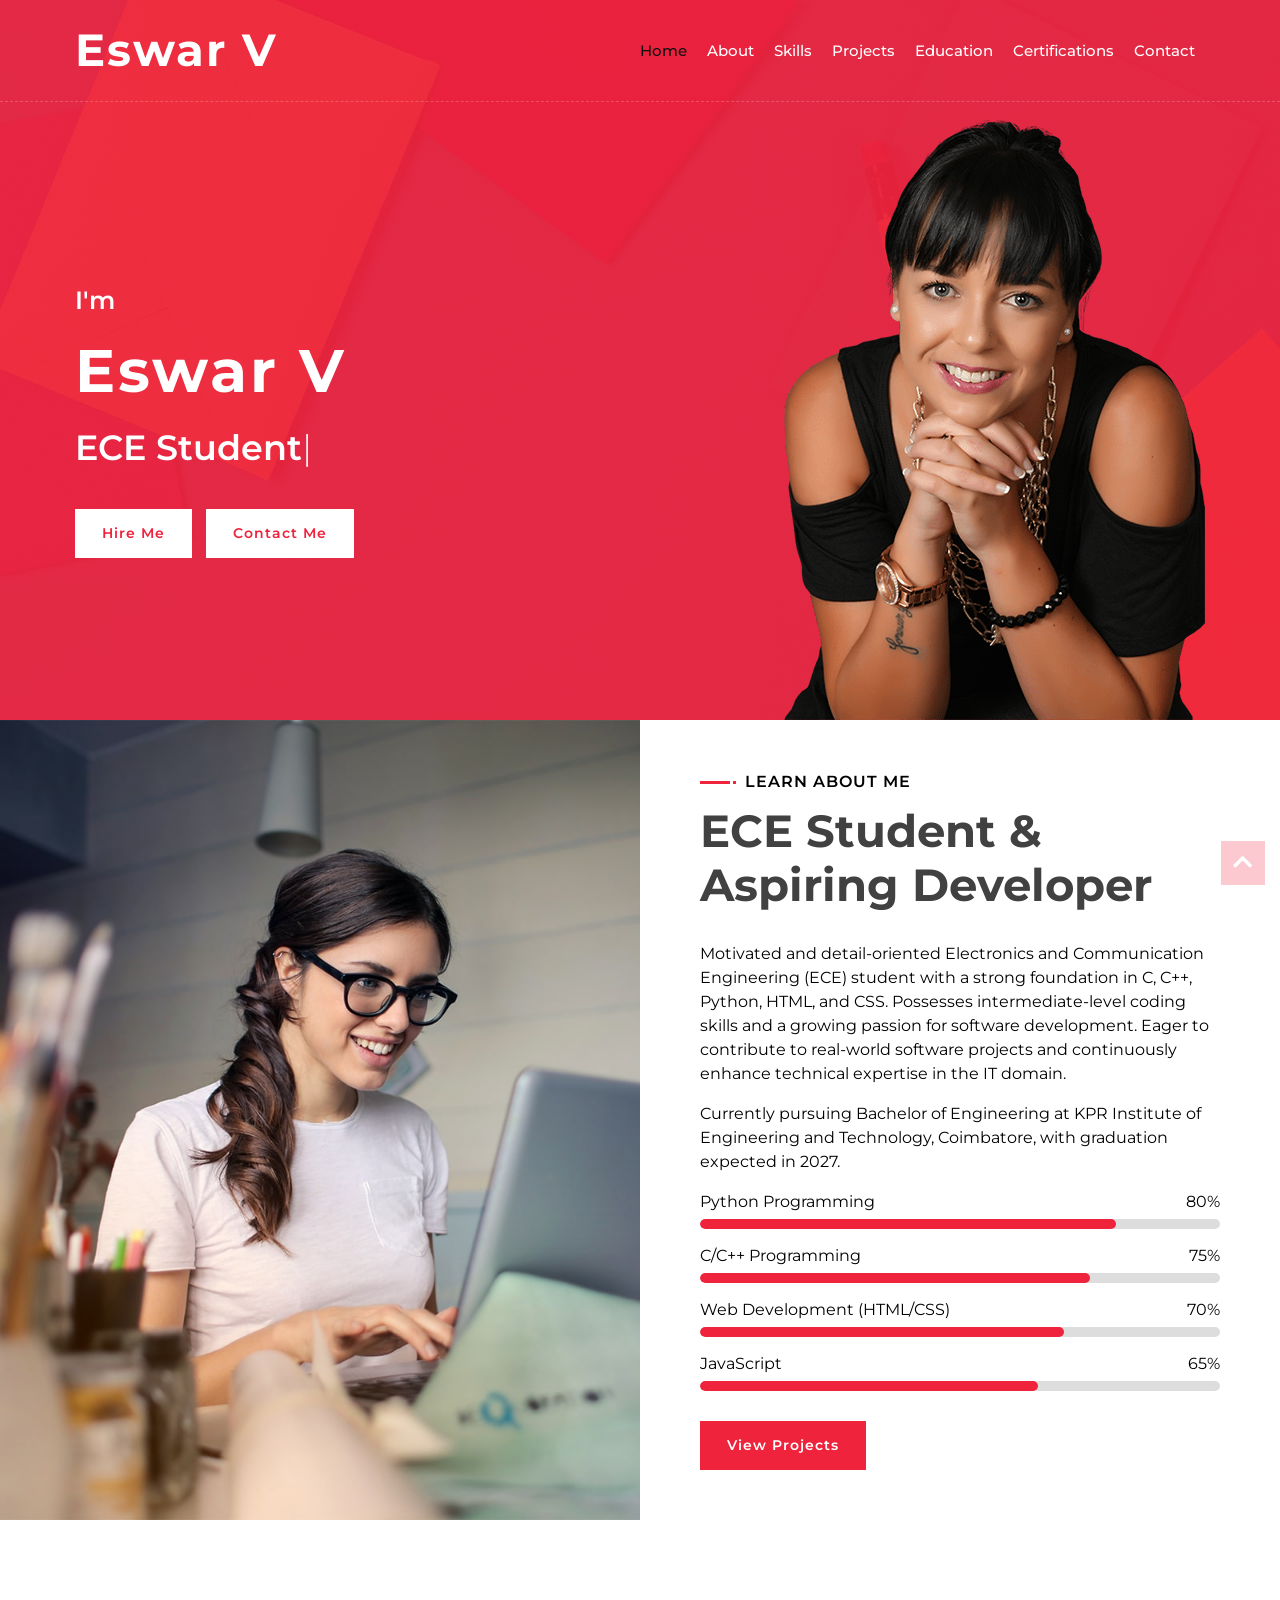
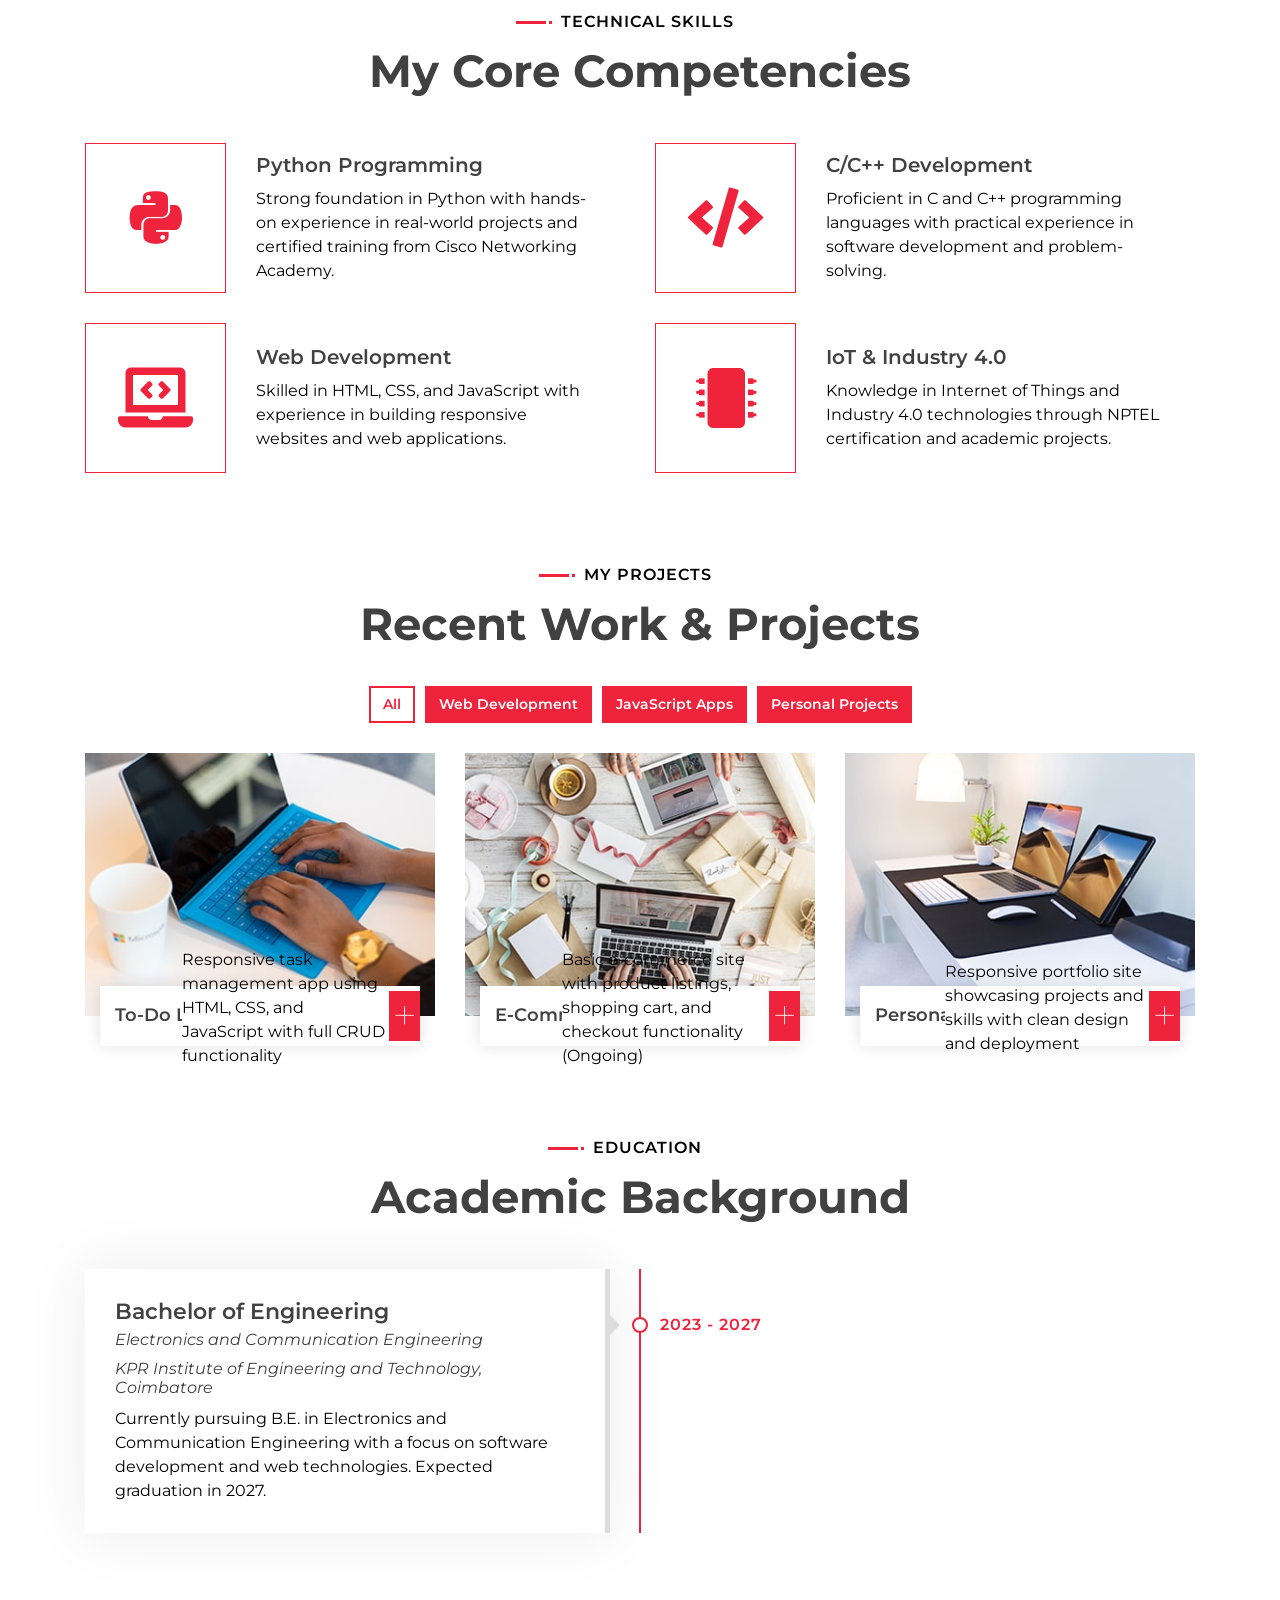
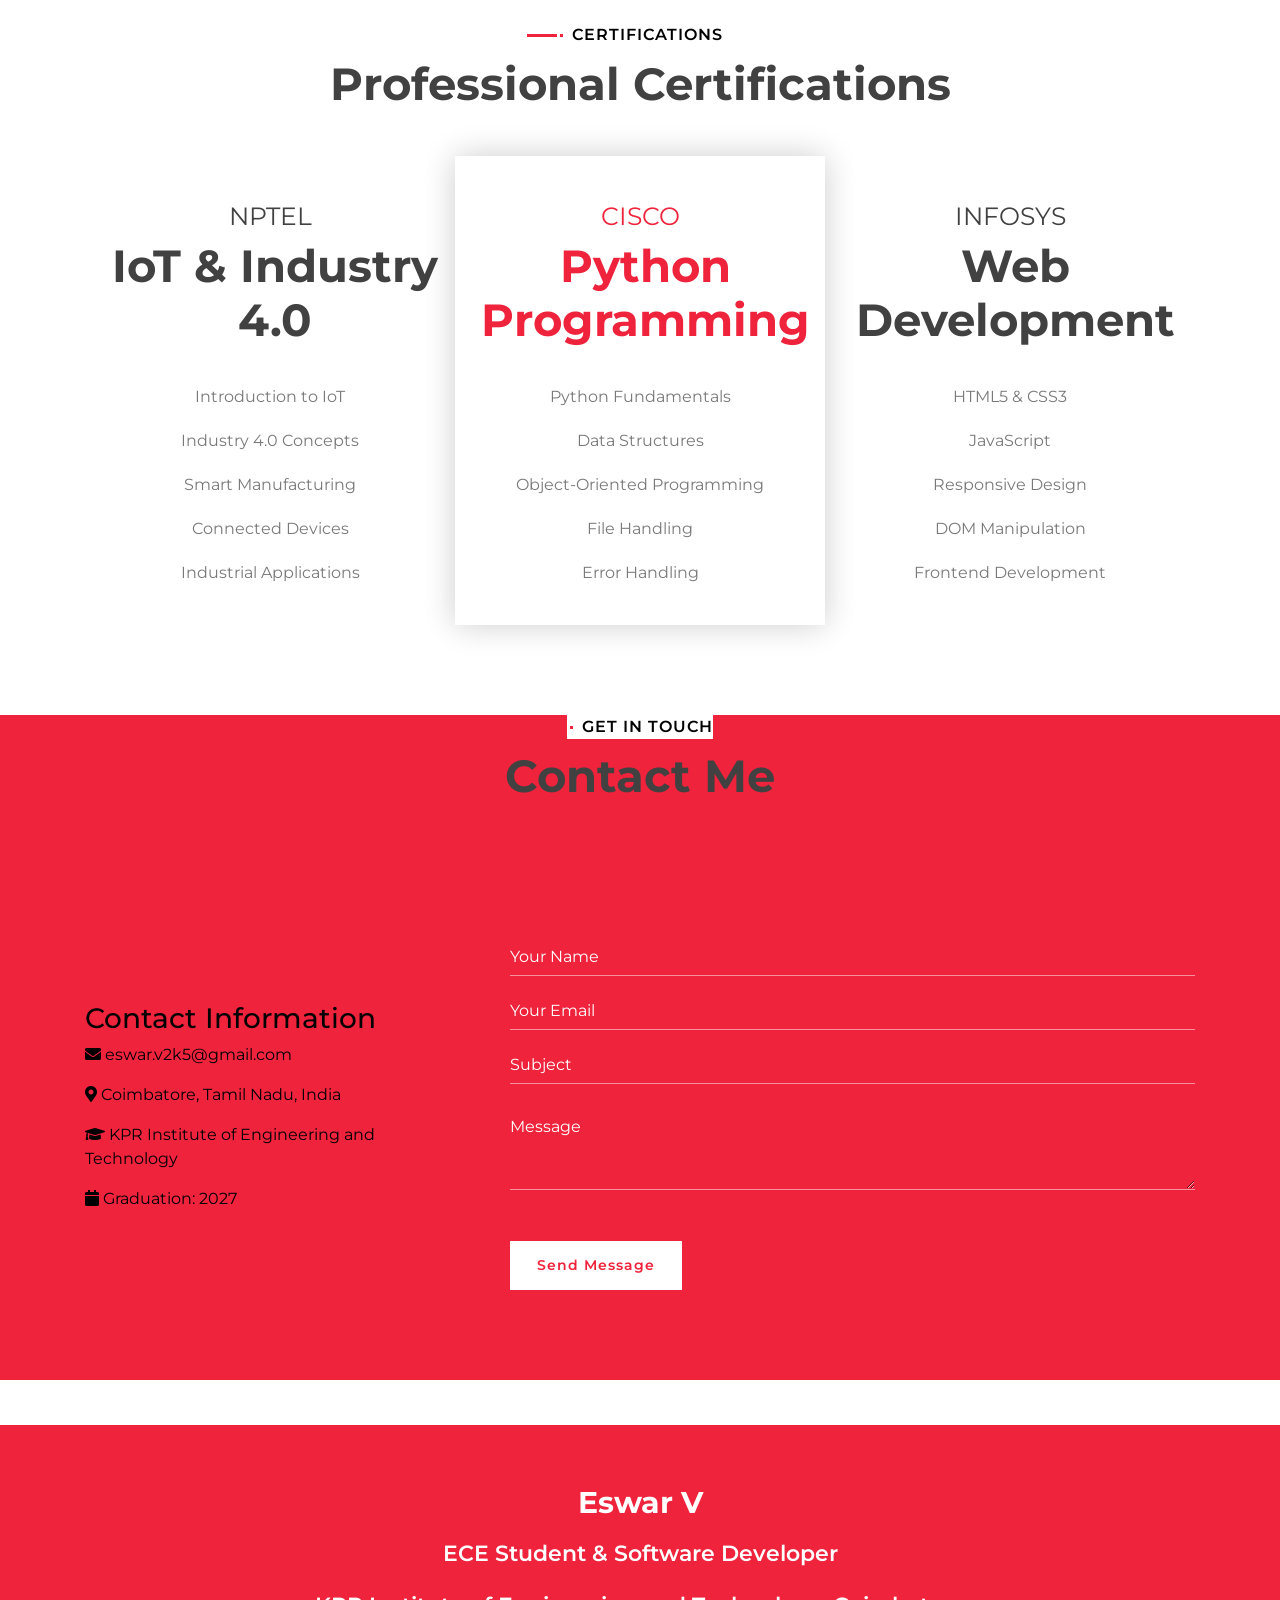
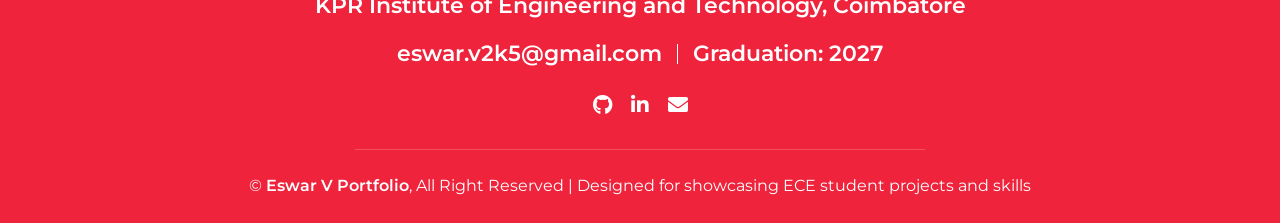
==== index.html @ 268065ca "moved files to root for gitgub pages" ====
<!DOCTYPE html>
<html lang="en">
    <head>
        <meta charset="utf-8">
        <title>Eswar V - Portfolio</title>
        <meta content="width=device-width, initial-scale=1.0" name="viewport">
        <meta content="Electronics and Communication Engineering Student" name="keywords">
        <meta content="Portfolio of Eswar V - ECE Student specializing in Software Development" name="description">

        <!-- Favicon -->
        <link href="img/favicon.ico" rel="icon">
        <!-- Google Font -->
        <link href="https://fonts.googleapis.com/css2?family=Montserrat:wght@300;400;500;600;700&display=swap" rel="stylesheet">
        <!-- CSS Libraries -->
        <link href="https://stackpath.bootstrapcdn.com/bootstrap/4.4.1/css/bootstrap.min.css" rel="stylesheet">
        <link href="https://cdnjs.cloudflare.com/ajax/libs/font-awesome/5.10.0/css/all.min.css" rel="stylesheet">
        <link href="lib/animate/animate.min.css" rel="stylesheet">
        <link href="lib/owlcarousel/assets/owl.carousel.min.css" rel="stylesheet">
        <link href="lib/lightbox/css/lightbox.min.css" rel="stylesheet">

        <!-- Template Stylesheet -->
        <link href="css/style.css" rel="stylesheet">
    </head>
    <body data-spy="scroll" data-target=".navbar" data-offset="51">
        <!-- Nav Bar Start -->
        <div class="navbar navbar-expand-lg bg-light navbar-light">
            <div class="container-fluid">
                <a href="index.html" class="navbar-brand">Eswar V</a>
                <button type="button" class="navbar-toggler" data-toggle="collapse" data-target="#navbarCollapse">
                    <span class="navbar-toggler-icon"></span>
                </button>
                <div class="collapse navbar-collapse justify-content-between" id="navbarCollapse">
                    <div class="navbar-nav ml-auto">
                        <a href="#home" class="nav-item nav-link active">Home</a>
                        <a href="#about" class="nav-item nav-link">About</a>
                        <a href="#service" class="nav-item nav-link">Skills</a>
                        <a href="#portfolio" class="nav-item nav-link">Projects</a>
                        <a href="#education" class="nav-item nav-link">Education</a>
                        <a href="#certifications" class="nav-item nav-link">Certifications</a>
                        <a href="#contact" class="nav-item nav-link">Contact</a>
                    </div>
                </div>
            </div>
        </div>
        <!-- Nav Bar End -->

        <!-- Hero Start -->
        <div class="hero" id="home">
            <div class="container-fluid">
                <div class="row align-items-center">
                    <div class="col-sm-12 col-md-6">
                        <div class="hero-content">
                            <div class="hero-text">
                                <p>I'm</p>
                                <h1>Eswar V</h1>
                                <h2></h2>
                                <div class="typed-text">ECE Student, Software Developer, Web Developer, Python Programmer</div>
                            </div>
                            <div class="hero-btn">
                                <a class="btn" href="#contact">Hire Me</a>
                                <a class="btn" href="#contact">Contact Me</a>
                            </div>
                        </div>
                    </div>
                    <div class="col-sm-12 col-md-6 d-none d-md-block">
                        <div class="hero-image">
                            <img src="img/hero.png" alt="Hero Image">
                        </div>
                    </div>
                </div>
            </div>
        </div>
        <!-- Hero End -->

        <!-- About Start -->
        <div class="about wow fadeInUp" data-wow-delay="0.1s" id="about">
            <div class="container-fluid">
                <div class="row align-items-center">
                    <div class="col-lg-6">
                        <div class="about-img">
                            <img src="img/about.jpg" alt="Image">
                        </div>
                    </div>
                    <div class="col-lg-6">
                        <div class="about-content">
                            <div class="section-header text-left">
                                <p>Learn About Me</p>
                                <h2>ECE Student & Aspiring Developer</h2>
                            </div>
                            <div class="about-text">
                                <p>
                                    Motivated and detail-oriented Electronics and Communication Engineering (ECE) student with a strong foundation in C, C++, Python, HTML, and CSS. Possesses intermediate-level coding skills and a growing passion for software development. Eager to contribute to real-world software projects and continuously enhance technical expertise in the IT domain.
                                </p>
                                <p>
                                    Currently pursuing Bachelor of Engineering at KPR Institute of Engineering and Technology, Coimbatore, with graduation expected in 2027.
                                </p>
                            </div>
                            <div class="skills">
                                <div class="skill-name">
                                    <p>Python Programming</p><p>80%</p>
                                </div>
                                <div class="progress">
                                    <div class="progress-bar" role="progressbar" aria-valuenow="80" aria-valuemin="0" aria-valuemax="100"></div>
                                </div>
                                <div class="skill-name">
                                    <p>C/C++ Programming</p><p>75%</p>
                                </div>
                                <div class="progress">
                                    <div class="progress-bar" role="progressbar" aria-valuenow="75" aria-valuemin="0" aria-valuemax="100"></div>
                                </div>
                                <div class="skill-name">
                                    <p>Web Development (HTML/CSS)</p><p>70%</p>
                                </div>
                                <div class="progress">
                                    <div class="progress-bar" role="progressbar" aria-valuenow="70" aria-valuemin="0" aria-valuemax="100"></div>
                                </div>
                                <div class="skill-name">
                                    <p>JavaScript</p><p>65%</p>
                                </div>
                                <div class="progress">
                                    <div class="progress-bar" role="progressbar" aria-valuenow="65" aria-valuemin="0" aria-valuemax="100"></div>
                                </div>
                            </div>
                            <a class="btn" href="#portfolio">View Projects</a>
                        </div>
                    </div>
                </div>
            </div>
        </div>
        <!-- About End -->
        
        <!-- Service Start -->
        <div class="service" id="service">
            <div class="container">
                <div class="section-header text-center wow zoomIn" data-wow-delay="0.1s">
                    <p>Technical Skills</p>
                    <h2>My Core Competencies</h2>
                </div>
                <div class="row">
                    <div class="col-lg-6 wow fadeInUp" data-wow-delay="0.0s">
                        <div class="service-item">
                            <div class="service-icon">
                                <i class="fab fa-python"></i>
                            </div>
                            <div class="service-text">
                                <h3>Python Programming</h3>
                                <p>
                                    Strong foundation in Python with hands-on experience in real-world projects and certified training from Cisco Networking Academy.
                                </p>
                            </div>
                        </div>
                    </div>
                    <div class="col-lg-6 wow fadeInUp" data-wow-delay="0.2s">
                        <div class="service-item">
                            <div class="service-icon">
                                <i class="fas fa-code"></i>
                            </div>
                            <div class="service-text">
                                <h3>C/C++ Development</h3>
                                <p>
                                    Proficient in C and C++ programming languages with practical experience in software development and problem-solving.
                                </p>
                            </div>
                        </div>
                    </div>
                    <div class="col-lg-6 wow fadeInUp" data-wow-delay="0.4s">
                        <div class="service-item">
                            <div class="service-icon">
                                <i class="fas fa-laptop-code"></i>
                            </div>
                            <div class="service-text">
                                <h3>Web Development</h3>
                                <p>
                                    Skilled in HTML, CSS, and JavaScript with experience in building responsive websites and web applications.
                                </p>
                            </div>
                        </div>
                    </div>
                    <div class="col-lg-6 wow fadeInUp" data-wow-delay="0.6s">
                        <div class="service-item">
                            <div class="service-icon">
                                <i class="fas fa-microchip"></i>
                            </div>
                            <div class="service-text">
                                <h3>IoT & Industry 4.0</h3>
                                <p>
                                    Knowledge in Internet of Things and Industry 4.0 technologies through NPTEL certification and academic projects.
                                </p>
                            </div>
                        </div>
                    </div>
                </div>
            </div>
        </div>
        <!-- Service End -->

        <!-- Portfolio Start -->
        <div class="portfolio" id="portfolio">
            <div class="container">
                <div class="section-header text-center wow zoomIn" data-wow-delay="0.1s">
                    <p>My Projects</p>
                    <h2>Recent Work & Projects</h2>
                </div>
                <div class="row">
                    <div class="col-12">
                        <ul id="portfolio-filter">
                            <li data-filter="*" class="filter-active">All</li>
                            <li data-filter=".filter-1">Web Development</li>
                            <li data-filter=".filter-2">JavaScript Apps</li>
                            <li data-filter=".filter-3">Personal Projects</li>
                        </ul>
                    </div>
                </div>
                <div class="row portfolio-container">
                    <div class="col-lg-4 col-md-6 col-sm-12 portfolio-item filter-2 wow fadeInUp" data-wow-delay="0.0s">
                        <div class="portfolio-wrap">
                            <div class="portfolio-img">
                                <img src="img/portfolio-1.jpg" alt="Image">
                            </div>
                            <div class="portfolio-text">
                                <h3>To-Do List Application</h3>
                                <p>Responsive task management app using HTML, CSS, and JavaScript with full CRUD functionality</p>
                                <a class="btn" href="img/portfolio-1.jpg" data-lightbox="portfolio">+</a>
                            </div>
                        </div>
                    </div>
                    <div class="col-lg-4 col-md-6 col-sm-12 portfolio-item filter-1 wow fadeInUp" data-wow-delay="0.2s">
                        <div class="portfolio-wrap">
                            <div class="portfolio-img">
                                <img src="img/portfolio-2.jpg" alt="Image">
                            </div>
                            <div class="portfolio-text">
                                <h3>E-Commerce Website</h3>
                                <p>Basic e-commerce site with product listings, shopping cart, and checkout functionality (Ongoing)</p>
                                <a class="btn" href="img/portfolio-2.jpg" data-lightbox="portfolio">+</a>
                            </div>
                        </div>
                    </div>
                    <div class="col-lg-4 col-md-6 col-sm-12 portfolio-item filter-3 wow fadeInUp" data-wow-delay="0.4s">
                        <div class="portfolio-wrap">
                            <div class="portfolio-img">
                                <img src="img/portfolio-3.jpg" alt="Image">
                            </div>
                            <div class="portfolio-text">
                                <h3>Personal Portfolio Website</h3>
                                <p>Responsive portfolio site showcasing projects and skills with clean design and deployment</p>
                                <a class="btn" href="img/portfolio-3.jpg" data-lightbox="portfolio">+</a>
                            </div>
                        </div>
                    </div>
                </div>
            </div>
        </div>
        <!-- Portfolio End -->

        <!-- Education Start -->
        <div class="experience" id="education">
            <div class="container">
                <header class="section-header text-center wow zoomIn" data-wow-delay="0.1s">
                    <p>Education</p>
                    <h2>Academic Background</h2>
                </header>
                <div class="timeline">
                    <div class="timeline-item left wow slideInLeft" data-wow-delay="0.1s">
                        <div class="timeline-text">
                            <div class="timeline-date">2023 - 2027</div>
                            <h2>Bachelor of Engineering</h2>
                            <h4>Electronics and Communication Engineering</h4>
                            <h4>KPR Institute of Engineering and Technology, Coimbatore</h4>
                            <p>
                                Currently pursuing B.E. in Electronics and Communication Engineering with a focus on software development and web technologies. Expected graduation in 2027.
                            </p>
                        </div>
                    </div>
                </div>
            </div>
        </div>
        <!-- Education End -->

        <!-- Certifications Start -->
        <div class="price" id="certifications">
            <div class="container">
                <div class="section-header text-center wow zoomIn" data-wow-delay="0.1s">
                    <p>Certifications</p>
                    <h2>Professional Certifications</h2>
                </div>
                <div class="row">
                    <div class="col-md-4 wow fadeInUp" data-wow-delay="0.0s">
                        <div class="price-item">
                            <div class="price-header">
                                <div class="price-title">
                                    <h2>NPTEL</h2>
                                </div>
                                <div class="price-prices">
                                    <h2>IoT & Industry 4.0</h2>
                                </div>
                            </div>
                            <div class="price-body">
                                <div class="price-description">
                                    <ul>
                                        <li>Introduction to IoT</li>
                                        <li>Industry 4.0 Concepts</li>
                                        <li>Smart Manufacturing</li>
                                        <li>Connected Devices</li>
                                        <li>Industrial Applications</li>
                                    </ul>
                                </div>
                            </div>
                        </div>
                    </div>
                    <div class="col-md-4 wow fadeInUp" data-wow-delay="0.2s">
                        <div class="price-item featured-item">
                            <div class="price-header">
                                <div class="price-title">
                                    <h2>Cisco</h2>
                                </div>
                                <div class="price-prices">
                                    <h2>Python Programming</h2>
                                </div>
                            </div>
                            <div class="price-body">
                                <div class="price-description">
                                    <ul>
                                        <li>Python Fundamentals</li>
                                        <li>Data Structures</li>
                                        <li>Object-Oriented Programming</li>
                                        <li>File Handling</li>
                                        <li>Error Handling</li>
                                    </ul>
                                </div>
                            </div>
                        </div>
                    </div>
                    <div class="col-md-4 wow fadeInUp" data-wow-delay="0.4s">
                        <div class="price-item">
                            <div class="price-header">
                                <div class="price-title">
                                    <h2>Infosys</h2>
                                </div>
                                <div class="price-prices">
                                    <h2>Web Development</h2>
                                </div>
                            </div>
                            <div class="price-body">
                                <div class="price-description">
                                    <ul>
                                        <li>HTML5 & CSS3</li>
                                        <li>JavaScript</li>
                                        <li>Responsive Design</li>
                                        <li>DOM Manipulation</li>
                                        <li>Frontend Development</li>
                                    </ul>
                                </div>
                            </div>
                        </div>
                    </div>
                </div>
            </div>
        </div>
        <!-- Certifications End -->

        <!-- Contact Start -->
        <div class="contact wow fadeInUp" data-wow-delay="0.1s" id="contact">
            <div class="container-fluid">
                <div class="container">
                    <div class="section-header text-center">
                        <p>Get In Touch</p>
                        <h2>Contact Me</h2>
                    </div>
                    <div class="row align-items-center">
                        <div class="col-md-4">
                            <div class="contact-info">
                                <h3>Contact Information</h3>
                                <p><i class="fas fa-envelope"></i> eswar.v2k5@gmail.com</p>
                                <p><i class="fas fa-map-marker-alt"></i> Coimbatore, Tamil Nadu, India</p>
                                <p><i class="fas fa-graduation-cap"></i> KPR Institute of Engineering and Technology</p>
                                <p><i class="fas fa-calendar"></i> Graduation: 2027</p>
                            </div>
                        </div>
                        <div class="col-md-8">
                            <div class="contact-form">
                                <div id="success"></div>
                                <form name="sentMessage" id="contactForm" novalidate="novalidate">
                                    <div class="control-group">
                                        <input type="text" class="form-control" id="name" placeholder="Your Name" required="required" data-validation-required-message="Please enter your name" />
                                        <p class="help-block"></p>
                                    </div>
                                    <div class="control-group">
                                        <input type="email" class="form-control" id="email" placeholder="Your Email" required="required" data-validation-required-message="Please enter your email" />
                                        <p class="help-block"></p>
                                    </div>
                                    <div class="control-group">
                                        <input type="text" class="form-control" id="subject" placeholder="Subject" required="required" data-validation-required-message="Please enter a subject" />
                                        <p class="help-block"></p>
                                    </div>
                                    <div class="control-group">
                                        <textarea class="form-control" id="message" placeholder="Message" required="required" data-validation-required-message="Please enter your message"></textarea>
                                        <p class="help-block"></p>
                                    </div>
                                    <div>
                                        <button class="btn" type="submit" id="sendMessageButton">Send Message</button>
                                    </div>
                                </form>
                            </div>
                        </div>
                    </div>
                </div>
            </div>
        </div>
        <!-- Contact End -->

        <!-- Footer Start -->
        <div class="footer wow fadeIn" data-wow-delay="0.3s">
            <div class="container-fluid">
                <div class="container">
                    <div class="footer-info">
                        <h2>Eswar V</h2>
                        <h3>ECE Student & Software Developer</h3>
                        <h3>KPR Institute of Engineering and Technology, Coimbatore</h3>
                        <div class="footer-menu">
                            <p>eswar.v2k5@gmail.com</p>
                            <p>Graduation: 2027</p>
                        </div>
                        <div class="footer-social">
                            <a href="https://github.com/eswar0113" target="_blank"><i class="fab fa-github"></i></a>
                            <a href="www.linkedin.com/in/eswar13" target="_blank"><i class="fab fa-linkedin-in"></i></a>
                            <a href="mailto:eswar.v2k5@gmail.com"><i class="fas fa-envelope"></i></a>
                        </div>
                    </div>
                </div>
                <div class="container copyright">
                    <p>&copy; <a href="#">Eswar V Portfolio</a>, All Right Reserved | 
                    Designed for showcasing ECE student projects and skills</p>
                </div>
            </div>
        </div>
        <!-- Footer End -->
        
        <!-- Back to top button -->
        <a href="#" class="btn back-to-top"><i class="fa fa-chevron-up"></i></a>
        
        <!-- Pre Loader -->
        <div id="loader" class="show">
            <div class="loader"></div>
        </div>

        <!-- JavaScript Libraries -->
        <script src="https://code.jquery.com/jquery-3.4.1.min.js"></script>
        <script src="https://stackpath.bootstrapcdn.com/bootstrap/4.4.1/js/bootstrap.bundle.min.js"></script>
        <script src="lib/easing/easing.min.js"></script>
        <script src="lib/wow/wow.min.js"></script>
        <script src="lib/waypoints/waypoints.min.js"></script>
        <script src="lib/typed/typed.min.js"></script>
        <script src="lib/owlcarousel/owl.carousel.min.js"></script>
        <script src="lib/isotope/isotope.pkgd.min.js"></script>
        <script src="lib/lightbox/js/lightbox.min.js"></script>
        
        <!-- Contact Javascript File -->
        <script src="mail/jqBootstrapValidation.min.js"></script>
        <script src="mail/contact.js"></script>

        <!-- Template Javascript -->
        <script src="js/main.js"></script>
    </body>
</html>
---- css/style.css ----
/*******************************/
/********* General CSS *********/
/*******************************/
body {
    color: #797979;
    background: #ffffff;
    font-family: 'Montserrat', sans-serif;
}

h1,
h2, 
h3, 
h4,
h5, 
h6 {
    color: #414141;
}

a {
    color: #313131;
    transition: .3s;
}

a:hover,
a:active,
a:focus {
    color: #EF233C;
    outline: none;
    text-decoration: none;
}

.btn:focus,
.form-control:focus {
    box-shadow: none;
}

.container-fluid {
    max-width: 1366px;
}

.btn {
    padding: 12px 25px;
    font-size: 14px;
    font-weight: 600;
    letter-spacing: 1px;
    color: #ffffff;
    background: #EF233C;
    border: 2px solid transparent;
    border-radius: 0;
    box-shadow: inset 0 0 0 50px #EF233C;
    transition: ease-out 0.3s;
    -webkit-transition: ease-out 0.3s;
    -moz-transition: ease-out 0.3s;
}

.btn:hover {
    color: #EF233C;
    background: transparent;
    box-shadow: inset 0 0 0 0 #EF233C;
    border-color: #EF233C;
}

#loader {
    position: fixed;
    top: 0;
    right: 0;
    bottom: 0;
    left: 0;
    display: flex;
    align-items: center;
    justify-content: center;
    background: #ffffff;
    opacity: 0;
    visibility: hidden;
    -webkit-transition: opacity .3s ease-out, visibility 0s linear .3s;
    -o-transition: opacity .3s ease-out, visibility 0s linear .3s;
    transition: opacity .3s ease-out, visibility 0s linear .3s;
    z-index: 999;
}

#loader.show {
    -webkit-transition: opacity .6s ease-out, visibility 0s linear 0s;
    -o-transition: opacity .6s ease-out, visibility 0s linear 0s;
    transition: opacity .6s ease-out, visibility 0s linear 0s;
    visibility: visible;
    opacity: 1;
}

#loader .loader {
    position: relative;
    width: 45px;
    height: 45px;
    border: 5px solid #dddddd;
    border-top: 5px solid #EF233C;
    border-radius: 50%;
    -webkit-animation: spin 2s linear infinite;
    animation: spin 2s linear infinite;
}

@-webkit-keyframes spin {
    0% { -webkit-transform: rotate(0deg); }
    100% { -webkit-transform: rotate(360deg); }
}

@keyframes spin {
    0% { transform: rotate(0deg); }
    100% { transform: rotate(360deg); }
}

.back-to-top {
    position: fixed;
    display: none;
    width: 44px;
    height: 44px;
    padding: 8px 0;
    text-align: center;
    line-height: 1;
    font-size: 22px;
    right: 15px;
    bottom: 15px;
    z-index: 9;
}

.back-to-top i {
    color: #ffffff;
}

.back-to-top:hover i {
    color: #414141;
}


/**********************************/
/*********** Nav Bar CSS **********/
/**********************************/
.navbar {
    position: relative;
    transition: .5s;
    z-index: 999;
}

.navbar.nav-sticky {
    position: fixed;
    top: 0;
    width: 100%;
    box-shadow: 0 2px 5px rgba(0, 0, 0, .3);
}

.navbar .navbar-brand {
    margin: 0;
    font-size: 45px;
    line-height: 0px;
    font-weight: 700;
    letter-spacing: 2px;
    transition: .5s;
    
}

.navbar .navbar-brand img {
    max-width: 100%;
    max-height: 40px;
}

.navbar .dropdown-menu {
    margin-top: 0;
    border: 0;
    border-radius: 0;
    background: #f8f9fa;
}

@media (min-width: 992px) {
    .navbar {
        position: absolute;
        width: 100%;
        padding: 30px 60px;
        background: transparent !important;
        border-bottom: 1px dashed rgba(256, 256, 256, .2);
        z-index: 9;
    }
    
    .navbar.nav-sticky {
        padding: 10px 60px;
        background: #ffffff !important;
    }
    
    .navbar .navbar-brand {
        color: #ffffff;
    }
    
    .navbar.nav-sticky .navbar-brand {
        color: #EF233C;
    }

    .navbar-light .navbar-nav .nav-link,
    .navbar-light .navbar-nav .nav-link:focus {
        padding: 10px 10px 8px 10px;
        color: #ffffff;
        font-size: 15px;
        font-weight: 500;
    }
    
    .navbar-light.nav-sticky .navbar-nav .nav-link,
    .navbar-light.nav-sticky .navbar-nav .nav-link:focus {
        color: #414141;
    }

    .navbar-light .navbar-nav .nav-link:hover,
    .navbar-light .navbar-nav .nav-link.active {
        color: #111111;
    }
    
    .navbar-light.nav-sticky .navbar-nav .nav-link:hover,
    .navbar-light.nav-sticky .navbar-nav .nav-link.active {
        color: #EF233C;
    }
}

@media (max-width: 991.98px) {   
    .navbar {
        padding: 15px;
        background: #ffffff !important;
    }
    
    .navbar .navbar-brand {
        color: #EF233C;
    }
    
    .navbar .navbar-nav {
        margin-top: 15px;
    }
    
    .navbar a.nav-link {
        padding: 5px;
    }
    
    .navbar .dropdown-menu {
        box-shadow: none;
    }
}


/*******************************/
/********** Hero CSS ***********/
/*******************************/
.hero {
    position: relative;
    width: 100%;
    margin-bottom: 45px;
    padding: 120px 0 0 0;
    overflow: hidden;
    background: linear-gradient(rgba(239, 35, 60, .95), rgba(239, 35, 60, .95)), url(../img/hero-bg.jpg);
    background-position: center;
    background-repeat: no-repeat;
    background-size: cover;
}

.hero .container-fluid {
    padding: 0;
}

.hero .hero-image {
    position: relative;
    text-align: right;
    padding-right: 75px;
}

.hero .hero-image img {
    max-width: 80%;
    max-height: 80%;
}

.hero .hero-content {
    position: relative;
    padding-left: 75px;
    display: flex;
    align-items: flex-start;
    justify-content: center;
    flex-direction: column;
}

.hero .hero-text p {
    color: #ffffff;
    font-size: 25px;
    font-weight: 600;
    margin-bottom: 15px;
}

.hero .hero-text h1 {
    color: #ffffff;
    font-size: 60px;
    font-weight: 700;
    letter-spacing: 3px;
    margin-bottom: 15px;
}

.hero .hero-text h2 {
    display: inline-block;
    margin: 0;
    height: 35px;
    color: #ffffff;
    font-size: 35px;
    font-weight: 600;
}

.hero .hero-text .typed-text {
    display: none;
}

.hero .hero-text .typed-cursor {
    font-size: 35px;
    font-weight: 300;
    color: #ffffff;
}

.hero .hero-btn .btn {
    margin-top: 35px;
    color: #EF233C;
    background: #ffffff;
    box-shadow: inset 0 0 0 50px #ffffff;
}

.hero .hero-btn .btn:hover {
    color: #ffffff;
    background: transparent;
    box-shadow: inset 0 0 0 0 #ffffff;
    border-color: #ffffff;
}

.hero .hero-btn .btn:first-child {
    margin-right: 10px;
}

@media (max-width: 991.98px) {
    .hero {
        padding-top: 60px;
    }
    
    .hero .hero-content {
        padding: 0 15px;
    }
    
    .hero .hero-text p {
        font-size: 20px;
    }
    
    .hero .hero-text h1 {
        font-size: 45px;
    }
    
    .hero .hero-text h2 {
        font-size: 25px;
        height: 25px;
    }
    
    .hero .hero-btn .btn {
        padding: 12px 30px;
        letter-spacing: 1px;
    }
}

@media (max-width: 767.98px) {
    .hero {
        padding-top: 60px;
        padding-bottom: 60px;
    }
    
    .hero,
    .hero .hero-text,
    .hero .hero-btn {
        width: 100%;
        text-align: center;
    }
    
    .hero .hero-text p {
        font-size: 18px;
    }
    
    .hero .hero-text h1 {
        font-size: 35px;
    }
    
    .hero .hero-text h2 {
        font-size: 22px;
        height: 22px;
    }
    
    .hero .hero-btn .btn {
        padding: 10px 15px;
        letter-spacing: 1px;
    }
}

@media (max-width: 575.98px) {
    .hero .hero-text p {
        font-size: 16px;
    }
    
    .hero .hero-text h1 {
        font-size: 30px;
    }
    
    .hero .hero-text h2 {
        font-size: 18px;
        height: 18px;
    }
    
    .hero .hero-btn .btn {
        padding: 8px 10px;
        letter-spacing: 0;
    }
}


/*******************************/
/******* Section Header ********/
/*******************************/
.section-header {
    position: relative;
    margin-bottom: 45px;
}

.section-header p {
    display: inline-block;
    margin: 0 30px;
    margin-bottom: 10px;
    padding-left: 15px;
    position: relative;
    font-size: 16px;
    font-weight: 600;
    letter-spacing: 1px;
    text-transform: uppercase;
    background: #ffffff;
}

.section-header p::before {
    position: absolute;
    content: "";
    height: 3px;
    top: 11px;
    right: 0;
    left: -30px;
    background: #EF233C;
    z-index: -1;
}

.section-header p::after {
    position: absolute;
    content: "";
    width: 3px;
    height: 3px;
    top: 11px;
    left: 3px;
    background: #EF233C;
    z-index: 1;
}

.section-header h2 {
    margin: 0;
    position: relative;
    font-size: 45px;
    font-weight: 700;
}

@media (max-width: 767.98px) {
    .section-header h2 {
        font-size: 30px;
    }
}


/*******************************/
/********** About CSS **********/
/*******************************/
.about {
    position: relative;
    width: 100%;
    margin: -45px 0 45px 0;
}

.about .col-lg-6 {
    padding: 0;
}

.about .section-header {
    margin-bottom: 30px;
}

.about .about-img {
    position: relative;
    height: 100%;
}

.about .about-img img {
    position: relative;
    width: 100%;
    height: 100%;
    object-fit: cover;
}

.about .about-content {
    padding: 0 60px;
}

.about .about-text p {
    font-size: 16px;
}

.about .skills {
    margin-bottom: 30px;
}

.about .skill-name {
    margin-top: 15px;
}

.about .skill-name p {
    display: inline-block;
    margin-bottom: 5px;
    font-size: 16px;
    font-weight: 400;
}

.about .skill-name p:last-child {
    float: right;
}

.about .progress {
    height: 10px;
    border-radius: 10px;
    background: #dddddd;
}

.about .progress .progress-bar {
    width: 0px;
    background: #EF233C;
    border-radius: 10px;
    transition: 2s;
}

.about .about-text a.btn {
    margin-top: 15px;
}

@media (max-width: 991.98px) {
    .about .about-content {
        padding: 45px 15px 0 15px;
    }
}


/*******************************/
/******* Experience CSS ********/
/*******************************/
.experience {
    position: relative;
    padding: 45px 0 15px 0;
}

.experience .timeline {
    position: relative;
    width: 100%;
}

.experience .timeline::after {
    content: '';
    position: absolute;
    width: 2px;
    background: #EF233C;
    top: 0;
    bottom: 0;
    left: 50%;
    margin-left: -1px;
}

.experience .timeline .timeline-item {
    position: relative;
    background: inherit;
    width: 50%;
    margin-bottom: 30px;
}

.experience .timeline .timeline-item.left {
    left: 0;
    padding-right: 30px;
}

.experience .timeline .timeline-item.right {
    left: 50%;
    padding-left: 30px;
}

.experience .timeline .timeline-item::after {
    content: '';
    position: absolute;
    width: 16px;
    height: 16px;
    top: 48px;
    right: -8px;
    background: #ffffff;
    border: 2px solid #EF233C;
    border-radius: 16px;
    z-index: 1;
}

.experience .timeline .timeline-item.right::after {
    left: -8px;
}

.experience .timeline .timeline-item::before {
  content: '';
  position: absolute;
  width: 0;
  height: 0;
  top: 46px;
  right: 10px;
  z-index: 1;
  border: 10px solid;
  border-color: transparent transparent transparent #dddddd;
}

.experience .timeline .timeline-item.right::before {
  left: 10px;
  border-color: transparent #dddddd transparent transparent;
}

.experience .timeline .timeline-date {
    position: absolute;
    width: 100%;
    top: 44px;
    font-size: 16px;
    font-weight: 600;
    color: #EF233C;
    text-transform: uppercase;
    letter-spacing: 1px;
    z-index: 1;
}

.experience .timeline .timeline-item.left .timeline-date {
    text-align: left;
    left: calc(100% + 55px);
}

.experience .timeline .timeline-item.right .timeline-date {
    text-align: right;
    right: calc(100% + 55px);
}

.experience .timeline .timeline-text {
    padding: 30px;
    background: #ffffff;
    position: relative;
    border-right: 5px solid #dddddd;
    box-shadow: 0 0 60px rgba(0, 0, 0, .08);
}

.experience .timeline .timeline-item.right .timeline-text {
    border-right: none;
    border-left: 5px solid #dddddd;
}

.experience .timeline .timeline-text h2 {
    margin: 0 0 5px 0;
    font-size: 22px;
    font-weight: 600;
}

.experience .timeline .timeline-text h4 {
    margin: 0 0 10px 0;
    font-size: 16px;
    font-style: italic;
    font-weight: 400;
}

.experience .timeline .timeline-text p {
    margin: 0;
    font-size: 16px;
}

@media (max-width: 767.98px) {
    .experience .timeline::after {
        left: 8px;
    }

    .experience .timeline .timeline-item {
        width: 100%;
        padding-left: 38px;
    }
    
    .experience .timeline .timeline-item.left {
        padding-right: 0;
    }
    
    .experience .timeline .timeline-item.right {
        left: 0%;
        padding-left: 38px;
    }

    .experience .timeline .timeline-item.left::after, 
    .experience .timeline .timeline-item.right::after {
        left: 0;
    }
    
    .experience .timeline .timeline-item.left::before,
    .experience .timeline .timeline-item.right::before {
        left: 18px;
        border-color: transparent #dddddd transparent transparent;
    }
    
    .experience .timeline .timeline-item.left .timeline-date,
    .experience .timeline .timeline-item.right .timeline-date {
        position: relative;
        top: 0;
        right: auto;
        left: 0;
        text-align: left;
        margin-bottom: 10px;
    }
    
    .experience .timeline .timeline-item.left .timeline-text,
    .experience .timeline .timeline-item.right .timeline-text {
        border-right: none;
        border-left: 5px solid #dddddd;
    }
}


/*******************************/
/********* Service CSS *********/
/*******************************/
.service {
    position: relative;
    width: 100%;
    padding: 45px 0 15px 0;
}

.service .service-item {
    position: relative;
    margin-bottom: 30px;
    display: flex;
    align-items: center;
    box-shadow: inset 0 0 0 0 transparent;
    transition: ease-out 0.5s;
}

.service .service-item:hover {
    box-shadow: inset 800px 0 0 0 #EF233C;
}

.service .service-icon {
    position: relative;
    width: 150px;
    min-height: 150px;
    display: flex;
    align-items: center;
    justify-content: center;
    border: 1px solid #EF233C;
    background: #ffffff;
}

.service .service-icon i {
    position: relative;
    font-size: 60px;
    color: #EF233C;
    transition: .3s;
}

.service .service-item:hover i {
    font-size: 75px;
}

.service .service-text {
    position: relative;
    width: calc(100% - 120px);
    padding: 0 30px;
}

.service .service-text h3 {
    margin-bottom: 10px;
    font-size: 20px;
    font-weight: 600;
    transition: 1s;
}

.service .service-text p {
    margin: 0;
    font-size: 16px;
    transition: 1s;
}

.service .service-item:hover .service-text h3,
.service .service-item:hover .service-text p {
    color: #ffffff;
}

@media (max-width: 575.98px) {
    .service .service-text h3 {
        font-size: 16px;
        margin-bottom: 5px;
    }
    
    .service .service-text p {
        font-size: 14px;
    }
}


/*******************************/
/******** Portfolio CSS ********/
/*******************************/
.portfolio {
    position: relative;
    padding: 45px 0 15px 0;
}

.portfolio #portfolio-filter {
    padding: 0;
    margin: -15px 0 25px 0;
    list-style: none;
    font-size: 0;
    text-align: center;
}

.portfolio #portfolio-filter li {
    cursor: pointer;
    display: inline-block;
    margin: 5px;
    padding: 6px 12px;
    font-size: 14px;
    font-weight: 600;
    color: #ffffff;
    background: #EF233C;
    border: 2px solid transparent;
    border-radius: 0;
    box-shadow: inset 0 0 0 50px #EF233C;
    transition: ease-out 0.3s;
    -webkit-transition: ease-out 0.3s;
    -moz-transition: ease-out 0.3s;
}

.portfolio #portfolio-filter li:hover,
.portfolio #portfolio-filter li.filter-active {
    color: #EF233C;
    background: transparent;
    box-shadow: inset 0 0 0 0 #EF233C;
    border-color: #EF233C;
}

.portfolio .portfolio-item {
    position: relative;
}

.portfolio .portfolio-wrap {
    position: relative;
    width: 100%;
}

.portfolio .portfolio-img {
    position: relative;
    overflow: hidden;
}

.portfolio .portfolio-img img {
    position: relative;
    width: 100%; 
    height: 100%; 
    object-fit: cover;
    transform: scale(1.1);
    transition: .5s;
}

.portfolio .portfolio-item:hover img {
    margin-left: 15px;
}

.portfolio .portfolio-text {
    position: relative;
    height: 60px;
    width: calc(100% - 30px);
    margin: -30px 15px 30px 15px;
    display: flex;
    align-items: center;
    background: #ffffff;
    box-shadow: 0 0 15px rgba(0, 0, 0, .12);
}

.portfolio .portfolio-text h3 {
    width: calc(100% - 70px);
    font-size: 18px;
    font-weight: 600;
    margin: 0 0 0 15px;
    white-space: nowrap;
    overflow: hidden;
}

.portfolio .portfolio-text a.btn {
    width: 50px;
    height: 50px;
    padding: 0 0 2px 1px;
    display: flex;
    align-items: center;
    justify-content: center;
    font-size: 45px;
    font-weight: 100;
}

.portfolio .portfolio-item:hover a.btn {
    color: #EF233C;
    background: transparent;
    box-shadow: inset 0 0 0 0 #EF233C;
    border-color: #EF233C;
}


/*******************************/
/********* Banner CSS **********/
/*******************************/
.banner {
    position: relative;
    width: 100%;
    margin: 45px 0;
    padding: 90px 0;
    background: #EF233C;
}

.banner .container {
    max-width: 750px;
    text-align: center;
}

.banner .section-header {
    margin-bottom: 20px;
}

.banner .section-header p {
    color: #414141;
    background: transparent;
}

.banner .section-header p::after {
    display: none;
}

.banner .section-header h2 {
    color: #ffffff;
}

.banner .section-header h2 span {
    color: #414141;
    font-size: 50px;
}

.banner .banner-text p {
    font-size: 18px;
    color: #ffffff;
}

.banner .banner-text .btn {
    margin-top: 15px;
    color: #EF233C;
    background: #ffffff;
    box-shadow: inset 0 0 0 50px #ffffff;
}

.banner .banner-text .btn:hover {
    color: #ffffff;
    background: transparent;
    box-shadow: inset 0 0 0 0 #ffffff;
    border-color: #ffffff;
}


/*******************************/
/********* Pricing CSS *********/
/*******************************/
.price {
    position: relative;
    width: 100%;
    padding: 45px 0 15px 0;
}

.price .row {
    padding: 0 15px;
}

.price .col-md-4 {
    padding: 0;
}

.price .price-item {
    position: relative;
    margin-bottom: 30px;
    background: #ffffff;
}

.price .featured-item {
    box-shadow: 0 0 30px rgba(0, 0, 0, .2);
    z-index: 1;
}

.price .price-header,
.price .price-body,
.price .price-footer {
    position: relative;
    text-align: center;
}

.price .price-header {
    padding: 45px 0 30px 0;
    color: #414141;
}

.price .price-item.featured-item .price-header {
    color: #EF233C;
}

.price .price-title h2 {
    font-size: 25px;
    font-weight: 400;
    text-transform: uppercase;
}

.price .price-prices h2 {
    font-size: 45px;
    font-weight: 700;
    margin-left: 10px;
}

.price .price-prices h2 small {
    position: absolute;
    font-size: 18px;
    font-weight: 400;
    margin-top: 9px;
    margin-left: -12px;
}

.price .price-prices h2 span {
    margin-left: 1px;
    font-size: 18px;
    font-weight: 400;
}

.price .price-item.featured-item h2 {
    color: #EF233C;
}

.price .price-body {
    padding: 0 0 20px 0;
}

.price .price-description ul {
    margin: 0;
    padding: 0;
    list-style: none;
}

.price .price-description ul li {
    padding: 0 0 20px 0;
}

.price .price-item .price-action {
    padding-bottom: 45px;
}

.price .price-item .price-action .btn {
    color: #ffffff;
    background: #414141;
    box-shadow: inset 0 0 0 50px #414141;
}

.price .price-item .price-action .btn:hover {
    color: #414141;
    background: transparent;
    box-shadow: inset 0 0 0 0 #414141;
    border-color: #414141;
}

.price .price-item.featured-item .price-action .btn {
    color: #ffffff;
    background: #EF233C;
    box-shadow: inset 0 0 0 50px #EF233C;
}

.price .price-item.featured-item .price-action .btn:hover {
    color: #EF233C;
    background: transparent;
    box-shadow: inset 0 0 0 0 #EF233C;
    border-color: #EF233C;
}


/*******************************/
/*********** Team CSS **********/
/*******************************/
.team {
    position: relative;
    width: 100%;
    padding: 45px 0 15px 0;
}

.team .team-item {
    position: relative;
    background: #ffffff;
    margin-bottom: 30px;
    display: flex;
    align-items: center;
    justify-content: flex-start;
    box-shadow: inset 0 0 0 0 transparent;
    transition: ease-out 0.5s;
}

.team .team-img {
    position: relative;
    width: 50%;
    overflow: hidden;
}

.team .team-img img {
    position: relative;
    width: 100%;
    transition: .5s;
}

.team .team-text {
    position: relative;
    width: 50%;
    padding: 0 30px;
}

.team .team-text h2 {
    color: #EF233C;
    font-size: 18px;
    font-weight: 600;
    margin-bottom: 5px;
    transition: 1s;
}

.team .team-text h4 {
    font-size: 14px;
    font-weight: 600;
    margin-bottom: 15px;
    transition: 1s;
}

.team .team-text p {
    margin-bottom: 20px;
    transition: 1s;
}

.team .team-social {
    position: relative;
    display: flex;
    align-items: center;
    justify-content: flex-start;
}

.team .team-social a.btn {
    width: 35px;
    height: 35px;
    padding: 0;
    display: flex;
    align-items: center;
    justify-content: center;
    font-size: 14px;
    font-weight: normal;
    margin-right: 5px;
}

.team .team-item:hover {
    box-shadow: inset 800px 0 0 0 #EF233C;
}

.team .team-item:hover .team-img img {
    transform: scale(1.2);
}

.team .team-item:hover .team-text h2,
.team .team-item:hover .team-text h4,
.team .team-item:hover .team-text p {
    color: #ffffff;
}

.team .team-item:hover .team-social a.btn {
    background: #ffffff;
}

.team .team-item:hover .team-social a.btn:hover {
    border-color: #ffffff;
}

@media(max-width: 575.98px) {
    .team .team-text {
        padding: 0 15px;
    }
    
    .team .team-text h2 {
        font-size: 16px;
        margin-bottom: 0;
    }

    .team .team-text h4 {
        margin-bottom: 5px;
    }

    .team .team-text p {
        font-size: 14px;
        line-height: 18px;
        margin-bottom: 10px;
    }
}


/*******************************/
/******* Testimonial CSS *******/
/*******************************/
.testimonial {
    position: relative;
    margin: 45px 0;
    padding: 90px 0;
    background: #EF233C;
}

.testimonial .container {
    max-width: 900px;
}

.testimonial .testimonial-icon {
    margin-bottom: 45px;
    text-align: center;
}

.testimonial .testimonial-icon i {
    font-size: 60px;
    color: rgba(256, 256, 256, .5);
}

.testimonial .testimonial-item {
    position: relative;
    margin: 0 15px;
    text-align: center;
}

.testimonial .testimonial-img {
    position: relative;
    margin-bottom: 15px;
    z-index: 1;
}

.testimonial .testimonial-item img {
    margin: 0 auto;
    width: 120px;
    padding: 10px;
    border: 5px dotted #ffffff;
    border-radius: 100px;
}

.testimonial .testimonial-text {
    position: relative;
    margin-top: -70px;
    padding: 65px 35px 30px 35px;
    text-align: center;
    background: #ffffff;
    border-radius: 500px;
}

.testimonial .testimonial-item p {
    font-size: 18px;
    font-style: italic;
}

.testimonial .testimonial-text h3 {
    color: #EF233C;
    font-size: 18px;
    font-weight: 600;
    margin-bottom: 10px;
}

.testimonial .testimonial-text h4 {
    color: #666666;
    font-size: 14px;
    margin-bottom: 0;
}

.testimonial .owl-dots {
    margin-top: 15px;
    text-align: center;
}

.testimonial .owl-dot {
    display: inline-block;
    margin: 0 5px;
    width: 12px;
    height: 12px;
    border-radius: 50%;
    background: rgba(256, 256, 256, .5);
}

.testimonial .owl-dot.active {
    background: #ffffff;
}


/*******************************/
/********* Contact CSS *********/
/*******************************/
.contact {
    position: relative;
    width: 100%;
    margin: 45px 0;
    background: #EF233C;
}



.contact .contact-form {
    position: relative;
    padding: 90px 0 90px 45px;
    background: #EF233C;
}

.contact .contact-form input {
    color: #ffffff;
    padding: 15px 0;
    background: none;
    border-radius: 0;
    border: none;
    border-bottom: 1px solid rgba(256, 256, 256, .5);
}

.contact .contact-form textarea {
    color: #ffffff;
    height: 90px;
    padding: 15px 0;
    background: none;
    border-radius: 0;
    border: none;
    border-bottom: 1px solid rgba(256, 256, 256, .5);
}

.contact .contact-form .form-control::placeholder {
    color: #ffffff;
    opacity: 1;
}

.contact .contact-form .form-control:-ms-input-placeholder,
.contact .contact-form .form-control::-ms-input-placeholder {
    color: #ffffff;
}

.contact .contact-form .btn {
    margin-top: 35px;
    color: #EF233C;
    background: #ffffff;
    box-shadow: inset 0 0 0 50px #ffffff;
}

.contact .contact-form .btn:hover {
    color: #ffffff;
    background: transparent;
    box-shadow: inset 0 0 0 0 #ffffff;
    border-color: #ffffff;
}

.contact .help-block ul {
    margin: 0;
    padding: 0;
    list-style-type: none;
    font-size: 14px;
    font-style: italic;
    color: #ffffff;
}
.contact-info h3,p{
    color: black;
}

@media (max-width: 767.98px) {
    .contact .container-fluid {
        background: none;
    }
    
    .contact .contact-form {
        padding: 90px 0;
    }
}


/*******************************/
/*********** Blog CSS **********/
/*******************************/
.blog {
    position: relative;
    width: 100%;
    padding: 45px 0 15px 0;
}

.blog .blog-item {
    position: relative;
    margin-bottom: 30px;
}

.blog .blog-img {
    position: relative;
    width: 100%;
    overflow: hidden;
}

.blog .blog-img img {
    width: 100%;
    transition: .5s;
}

.blog .blog-item:hover img {
    transform: scale(1.1);
}

.blog .blog-text {
    position: relative;
    padding: 30px;
    border-right: 1px solid rgba(0, 0, 0, .07);
    border-bottom: 1px solid rgba(0, 0, 0, .07);
    border-left: 1px solid rgba(0, 0, 0, .07);
}

.blog .blog-text h2 {
    font-size: 25px;
    font-weight: 600;
}

.blog .blog-text p {
    margin-bottom: 10px;
}

.blog .blog-item a.btn {
    margin-top: 10px;
    padding: 8px 15px;
}

.blog .blog-item a.btn i {
    margin-left: 5px;
}

.blog .blog-meta {
    position: relative;
    display: flex;
    margin-bottom: 15px;
}

.blog .blog-meta p {
    margin: 0 10px 0 0;
    font-size: 13px;
}

.blog .blog-meta i {
    color: #414141;
    margin-right: 5px;
}

.blog .blog-meta p:last-child {
    margin: 0;
}


/*******************************/
/********* Footer CSS **********/
/*******************************/
.footer {
    position: relative;
    margin-top: 45px;
    background: #EF233C;
}

.footer .container-fluid {
    padding: 60px 0 0 0;
}

.footer .footer-info {
    position: relative;
    width: 100%;
    text-align: center;
}

.footer .footer-info h2 {
    margin-bottom: 20px;
    font-size: 30px;
    font-weight: 700;
    color: #ffffff;
}

.footer .footer-info h3 {
    margin-bottom: 25px;
    font-size: 22px;
    font-weight: 600;
    color: #ffffff;
}

.footer .footer-menu {
    width: 100%;
    display: flex;
    justify-content: center;
}

.footer .footer-menu p {
    color: #ffffff;
    font-size: 22px;
    font-weight: 600;
    line-height: 20px;
    padding: 0 15px;
    border-right: 1px solid #ffffff;
}

.footer .footer-menu p:last-child {
    border: none;
}

.footer .footer-social {
    position: relative;
    margin-top: 15px;
}

.footer .footer-social a {
    display: inline-block;
}

.footer .footer-social a i {
    margin-right: 15px;
    font-size: 20px;
    color: #ffffff;
    transition: .3s;
}

.footer .footer-social a:last-child i {
    margin: 0;
}

.footer .footer-social a:hover i {
    color: #414141;
}

.footer .copyright {
    position: relative;
    text-align: center;
    margin-top: 30px;
    padding-top: 25px;
    padding-bottom: 25px;
}

.footer .copyright::before {
    position: absolute;
    content: "";
    width: 50%;
    height: 1px;
    top: 0;
    left: 25%;
    background: rgba(256, 256, 256, .2);
}

.footer .copyright p {
    margin: 0;
    color: #ffffff;
}

.footer .copyright .col-md-6:last-child p {
    text-align: right;
}

.footer .copyright p a {
    color: #ffffff;
    font-weight: 600;
}

.footer .copyright p a:hover {
    color: #414141;
}

@media (max-width: 575.98px) {
    .footer .footer-info h2 {
        margin-bottom: 20px;
        font-size: 20px;
        font-weight: 600;
    }

    .footer .footer-info h3 {
        margin-bottom: 20px;
        font-size: 16px;
    }

    .footer .footer-menu p {
        font-size: 16px;
        line-height: 16px;
        padding: 0 5px;
    }
}
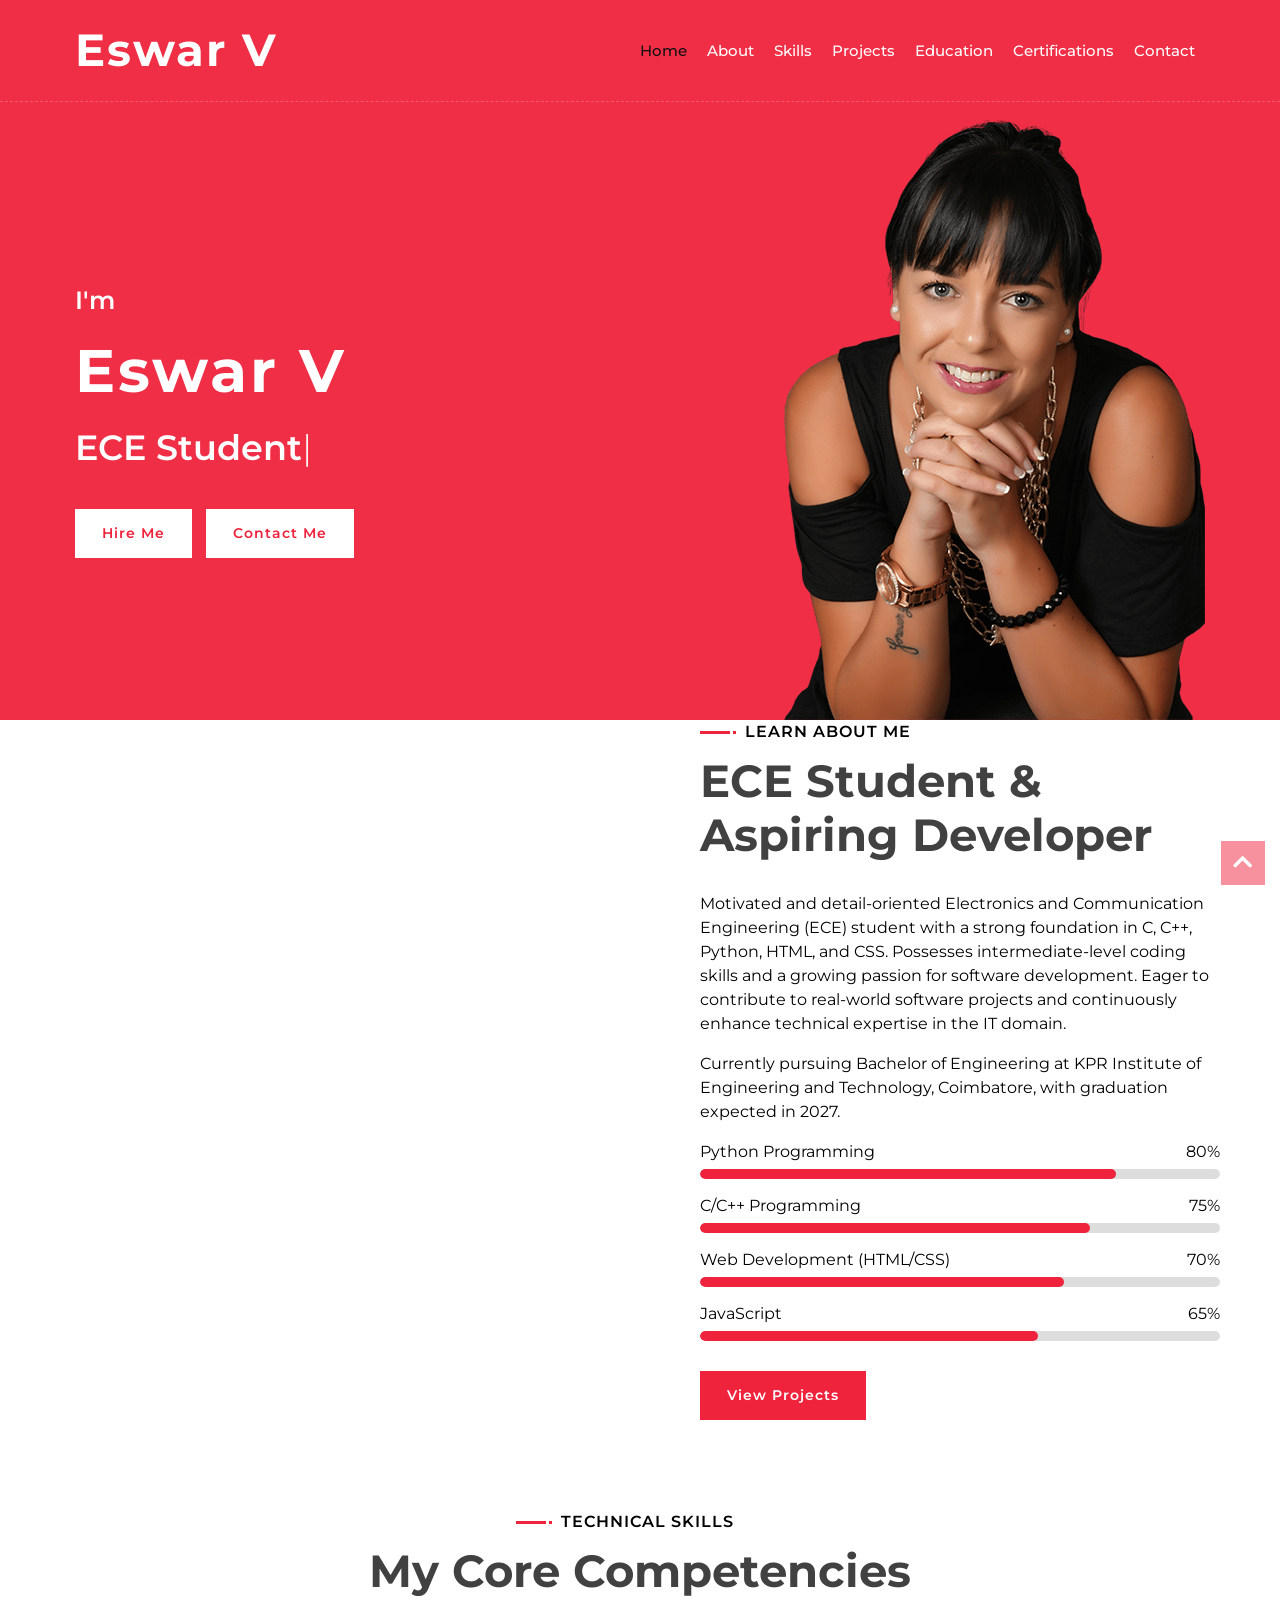
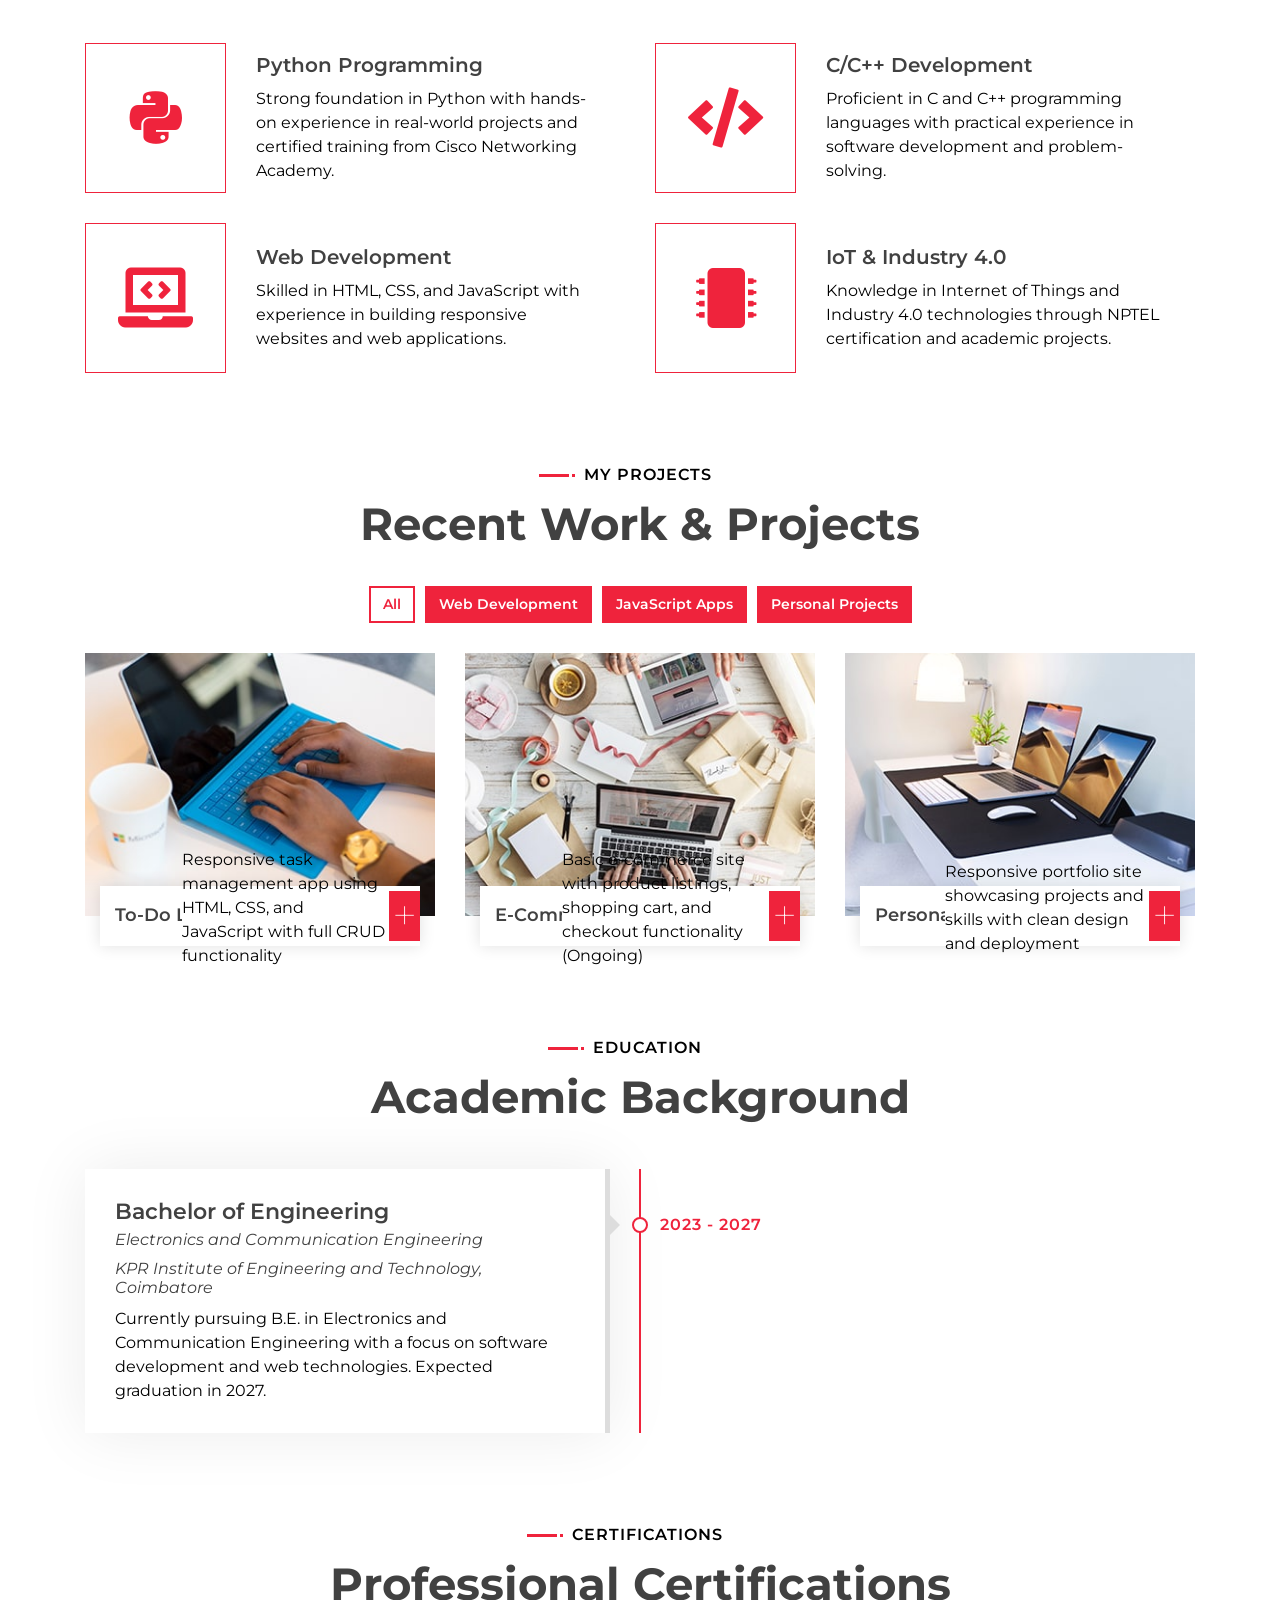
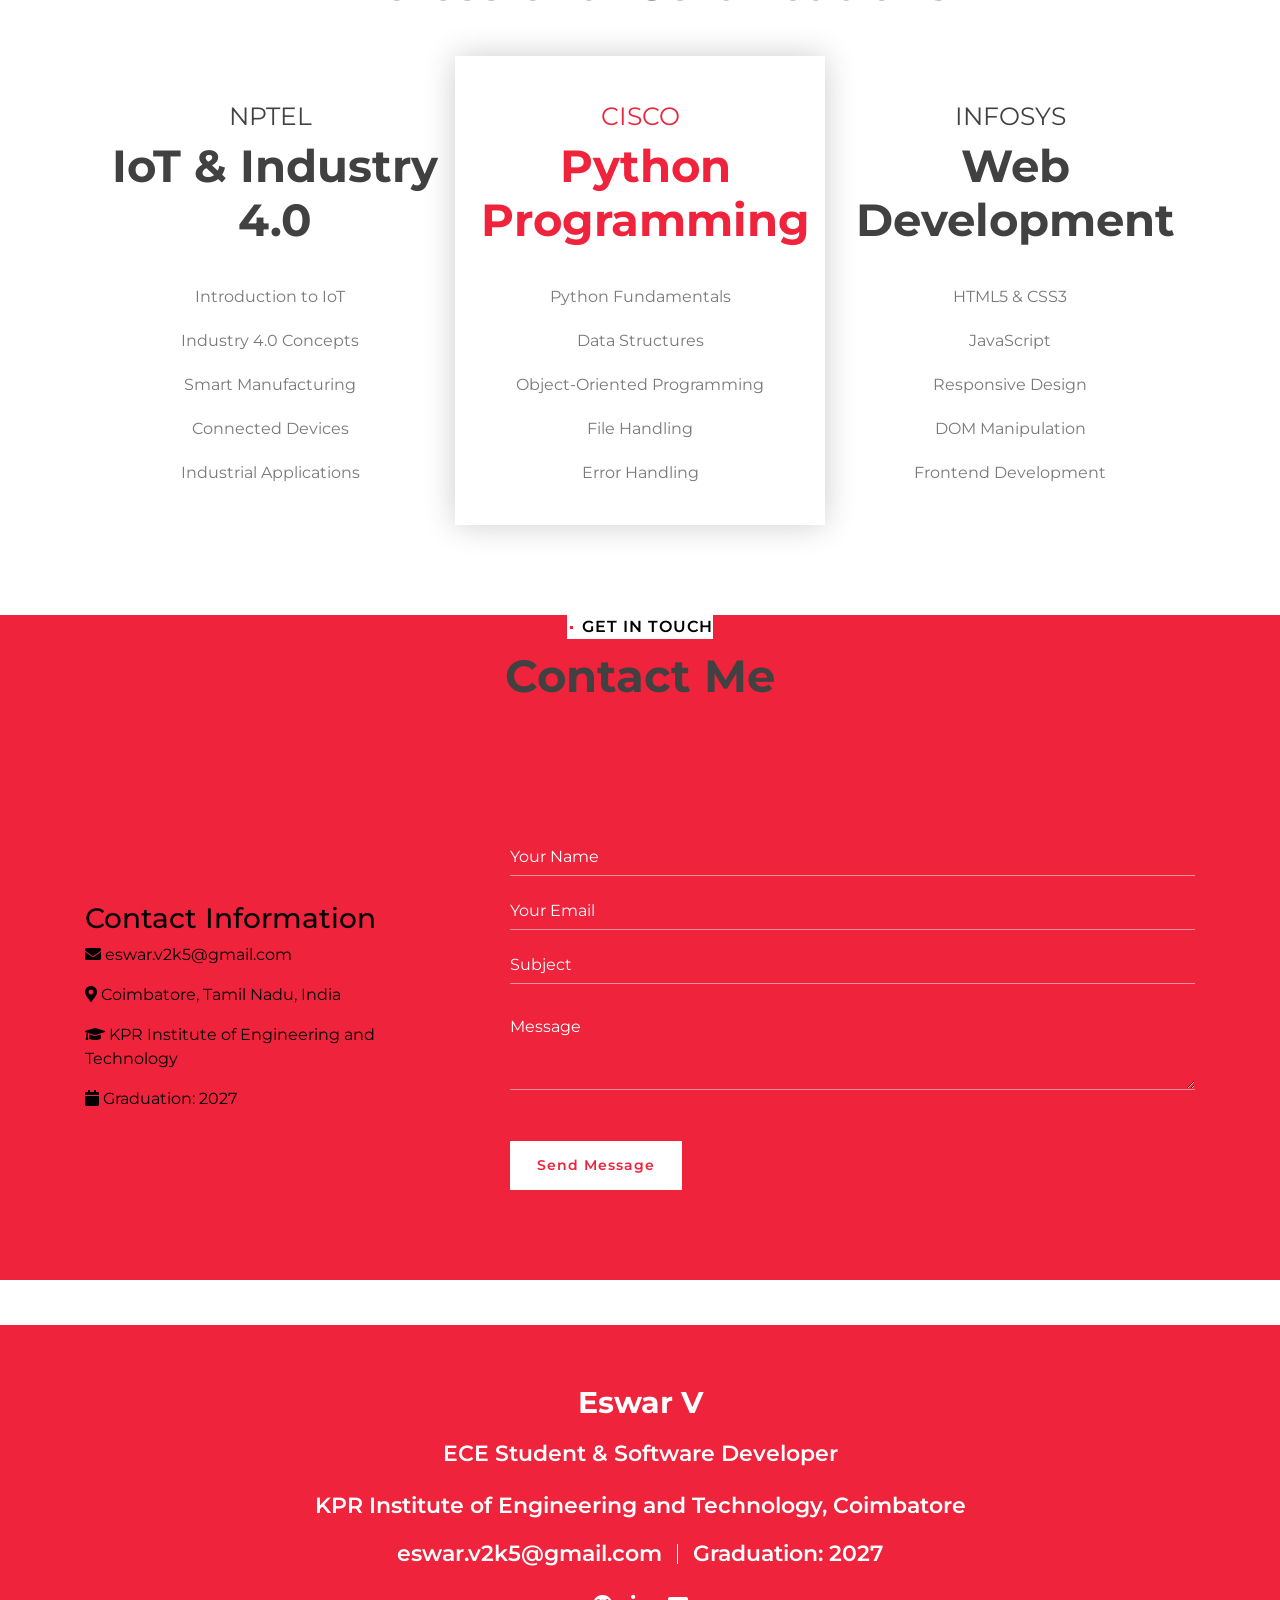
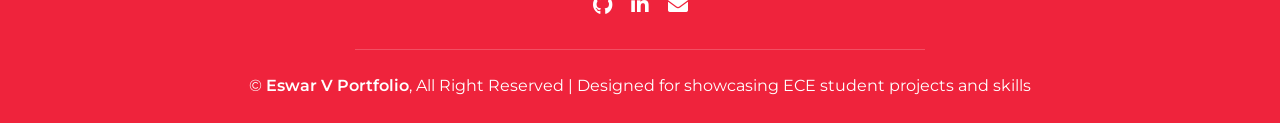
==== commit efb1126d: "img removed" ====
--- a/index.html
+++ b/index.html
@@ -78,7 +78,7 @@
                 <div class="row align-items-center">
                     <div class="col-lg-6">
                         <div class="about-img">
-                            <img src="img/about.jpg" alt="Image">
+                            
                         </div>
                     </div>
                     <div class="col-lg-6">
@@ -462,4 +462,4 @@
         <!-- Template Javascript -->
         <script src="js/main.js"></script>
     </body>
-</html>+</html>
--- a/css/style.css
+++ b/css/style.css
@@ -248,7 +248,7 @@
     margin-bottom: 45px;
     padding: 120px 0 0 0;
     overflow: hidden;
-    background: linear-gradient(rgba(239, 35, 60, .95), rgba(239, 35, 60, .95)), url(../img/hero-bg.jpg);
+    background: linear-gradient(rgba(239, 35, 60, .95), rgba(239, 35, 60, .95));
     background-position: center;
     background-repeat: no-repeat;
     background-size: cover;
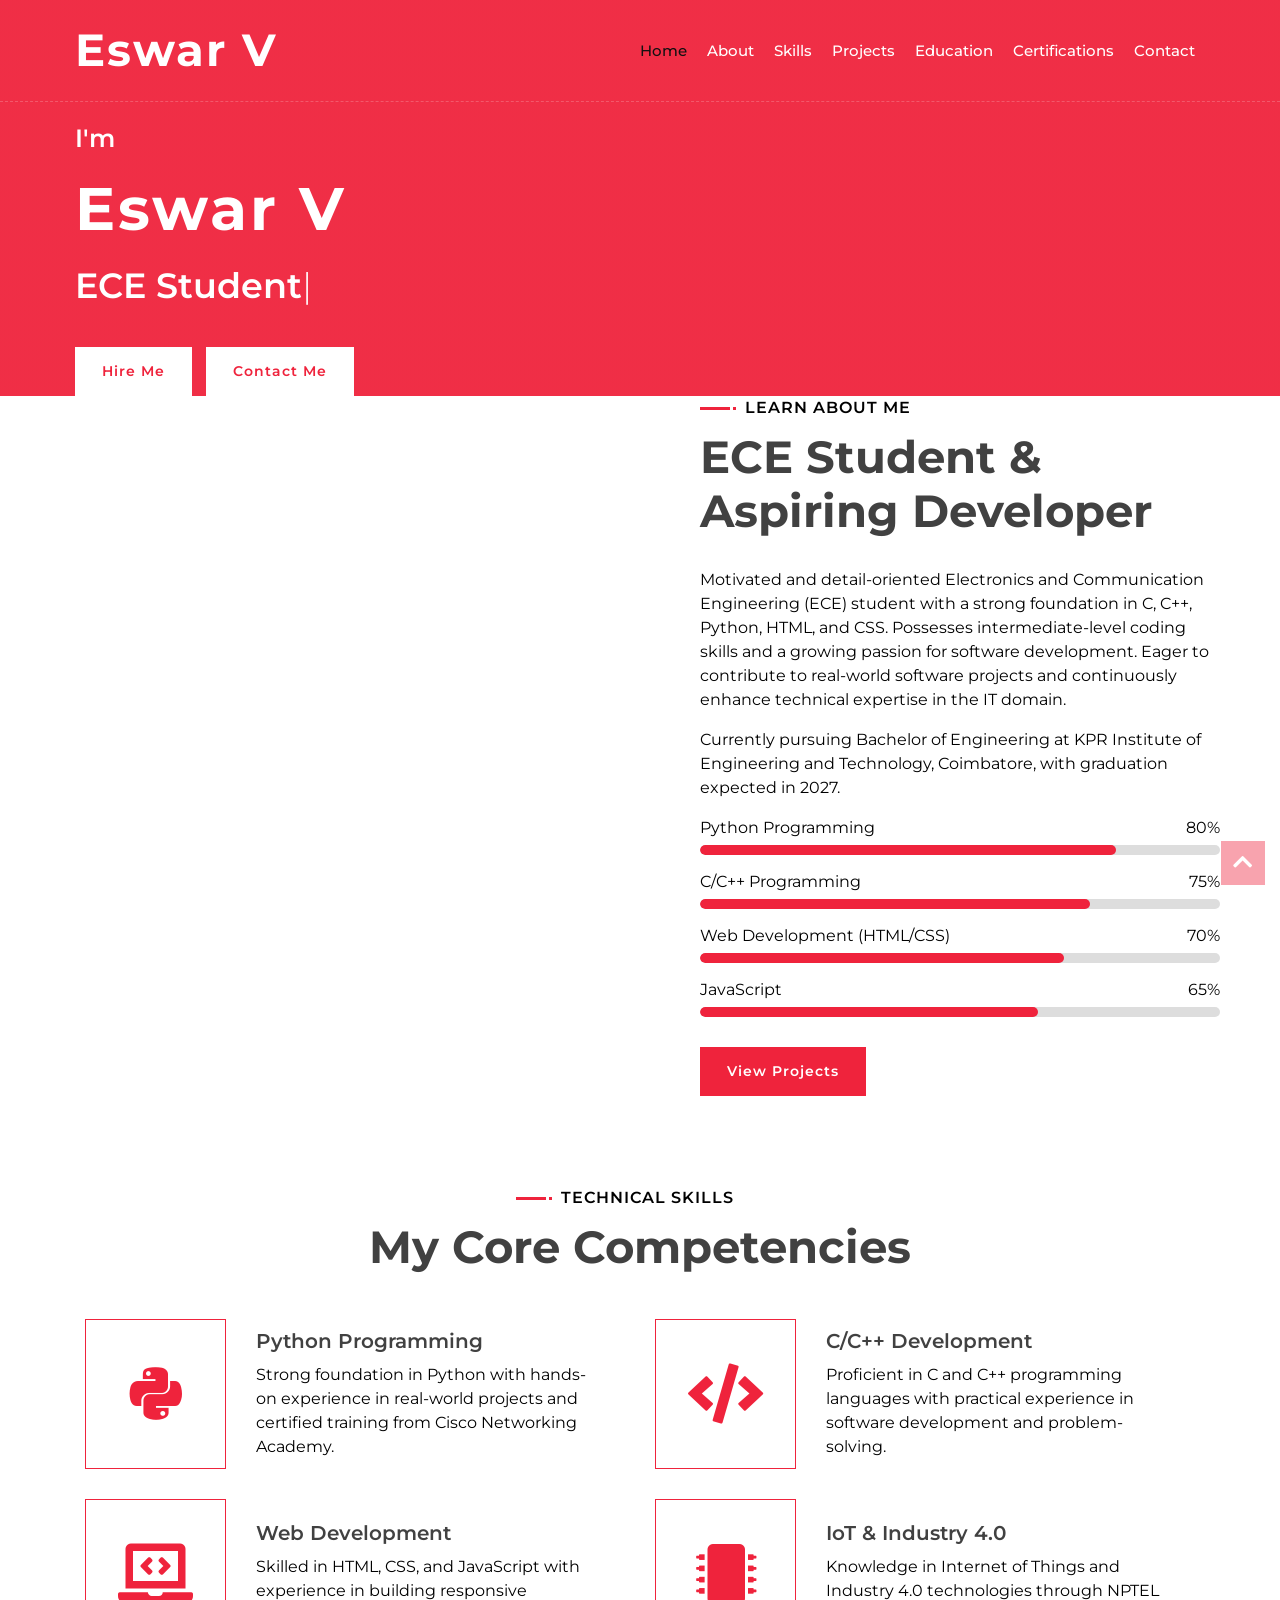
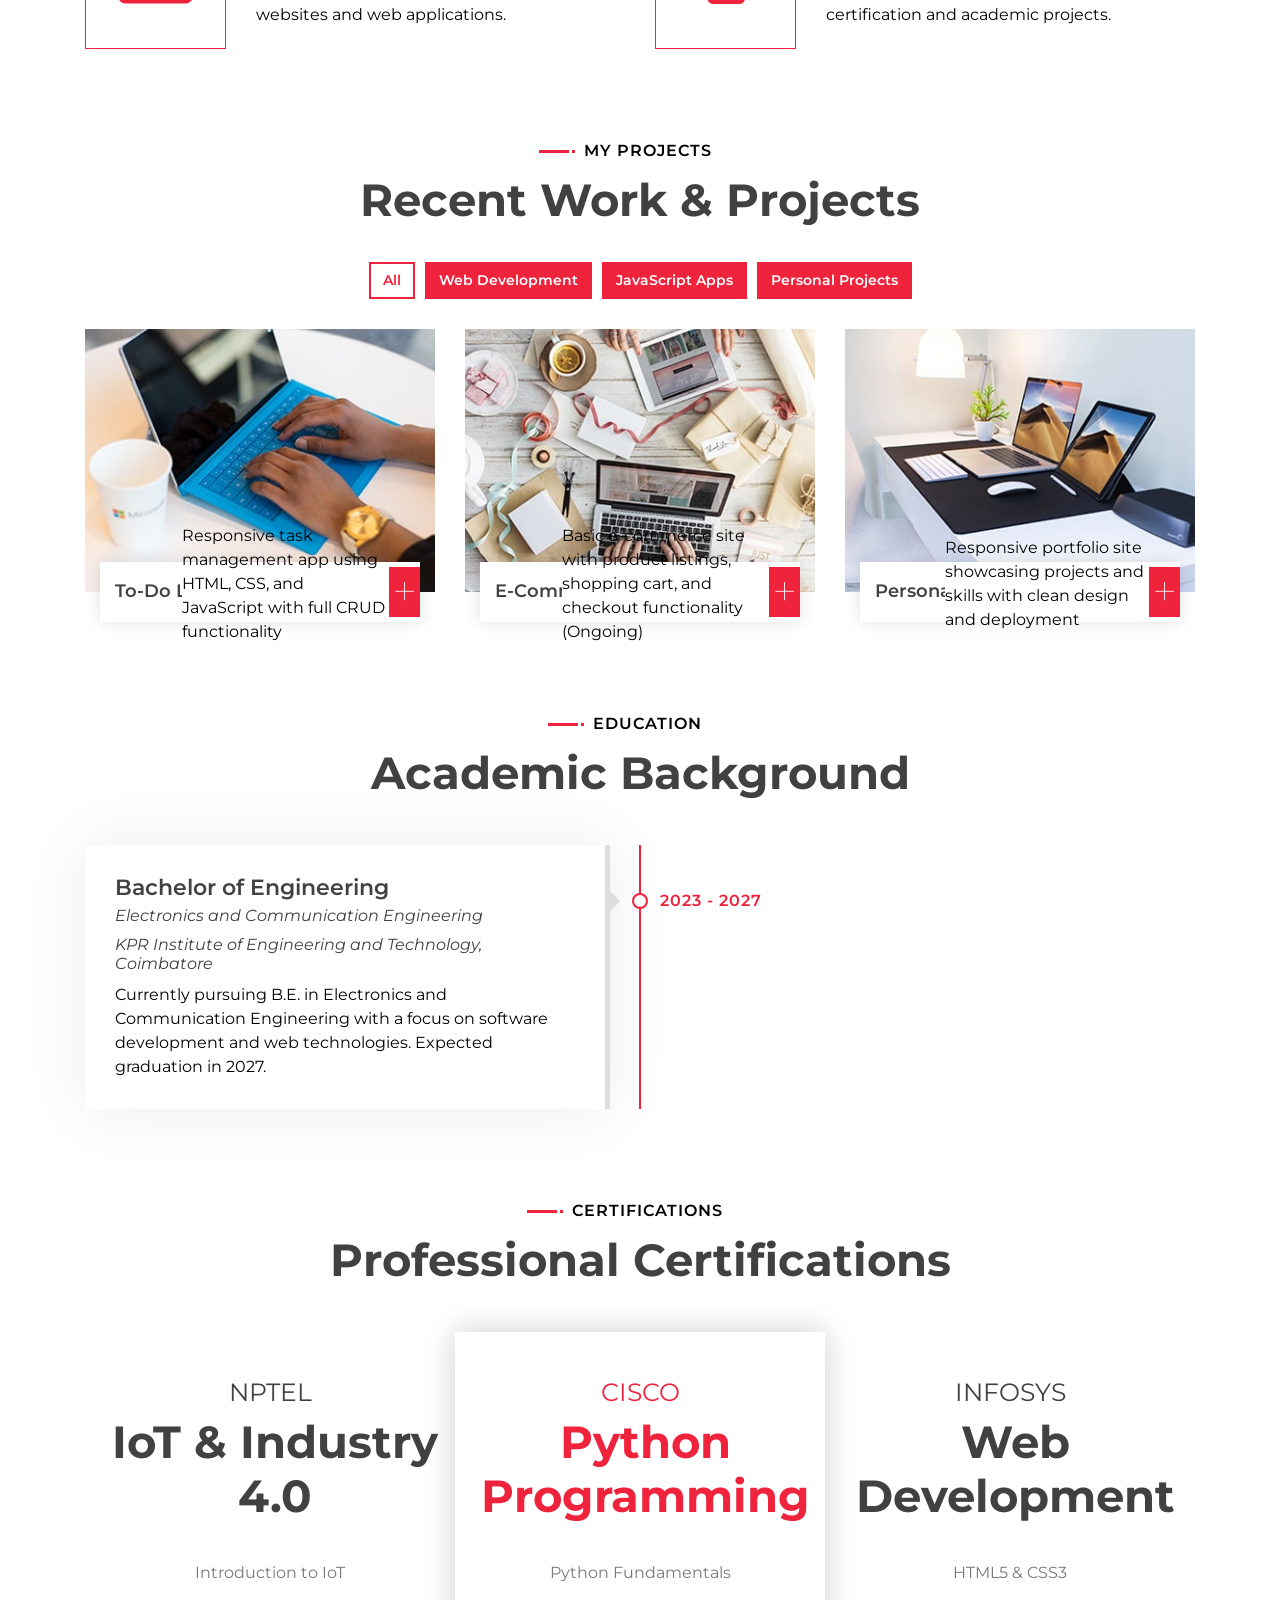
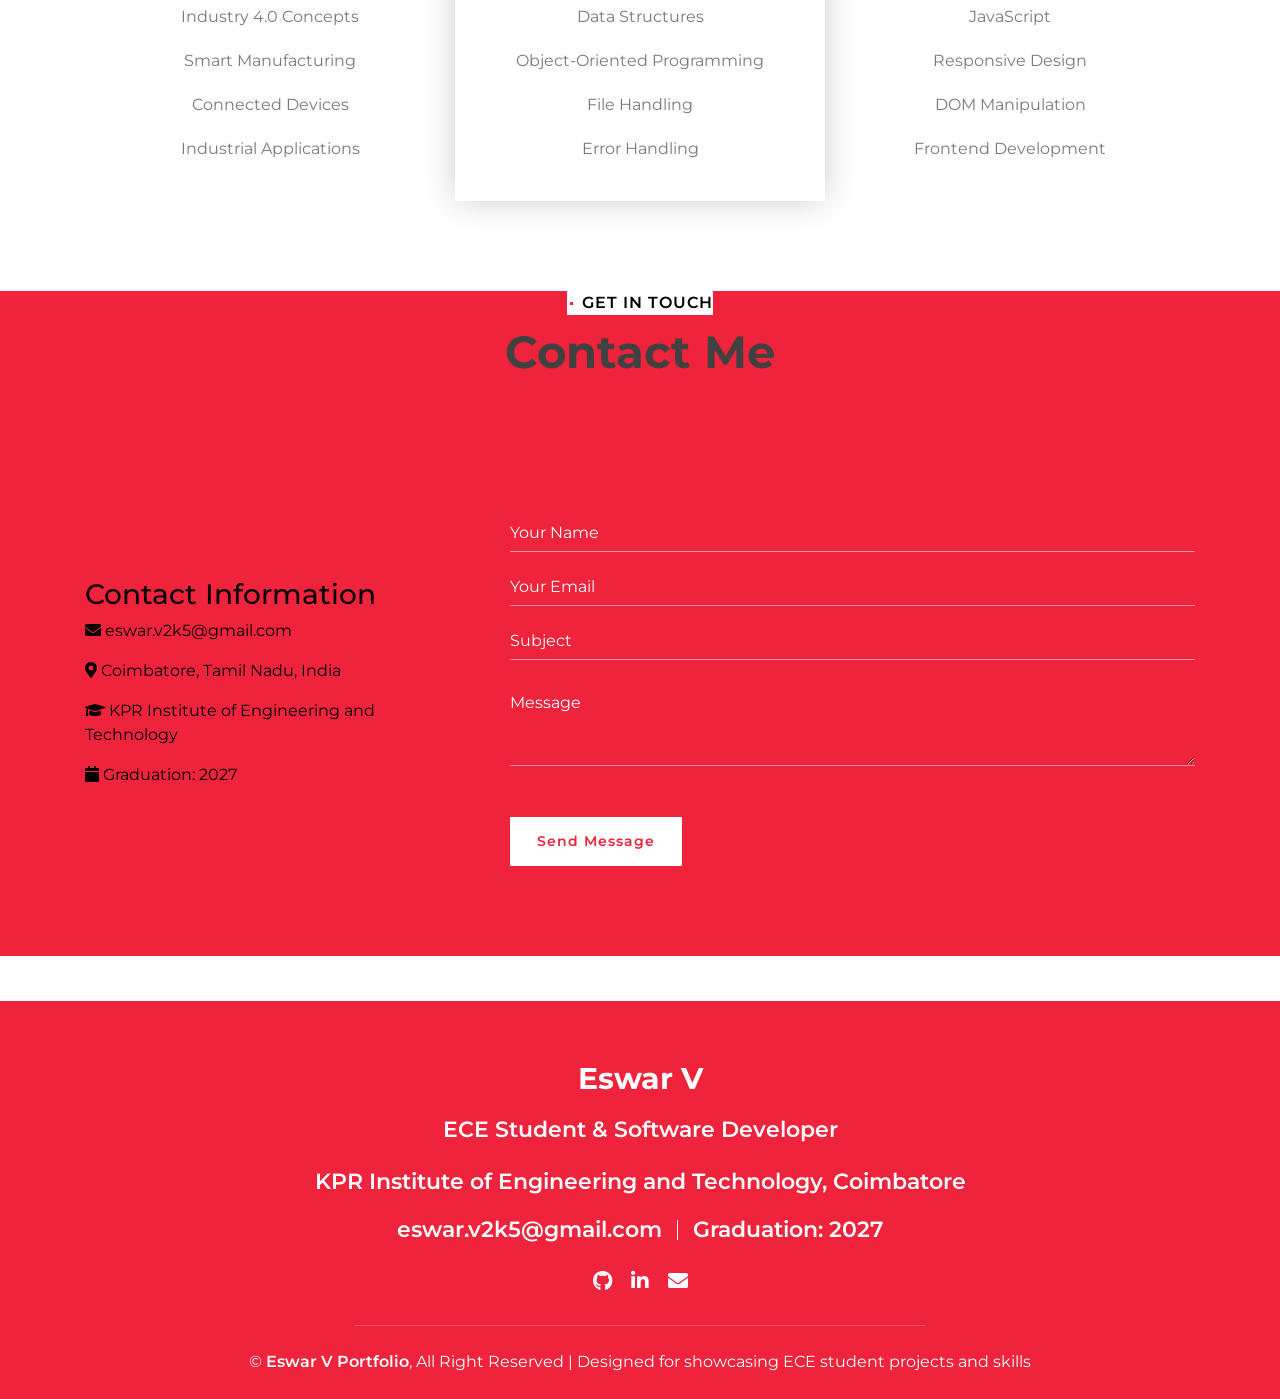
==== commit 2be565db: "minor bug" ====
--- a/index.html
+++ b/index.html
@@ -64,7 +64,7 @@
                     </div>
                     <div class="col-sm-12 col-md-6 d-none d-md-block">
                         <div class="hero-image">
-                            <img src="img/hero.png" alt="Hero Image">
+                           
                         </div>
                     </div>
                 </div>
